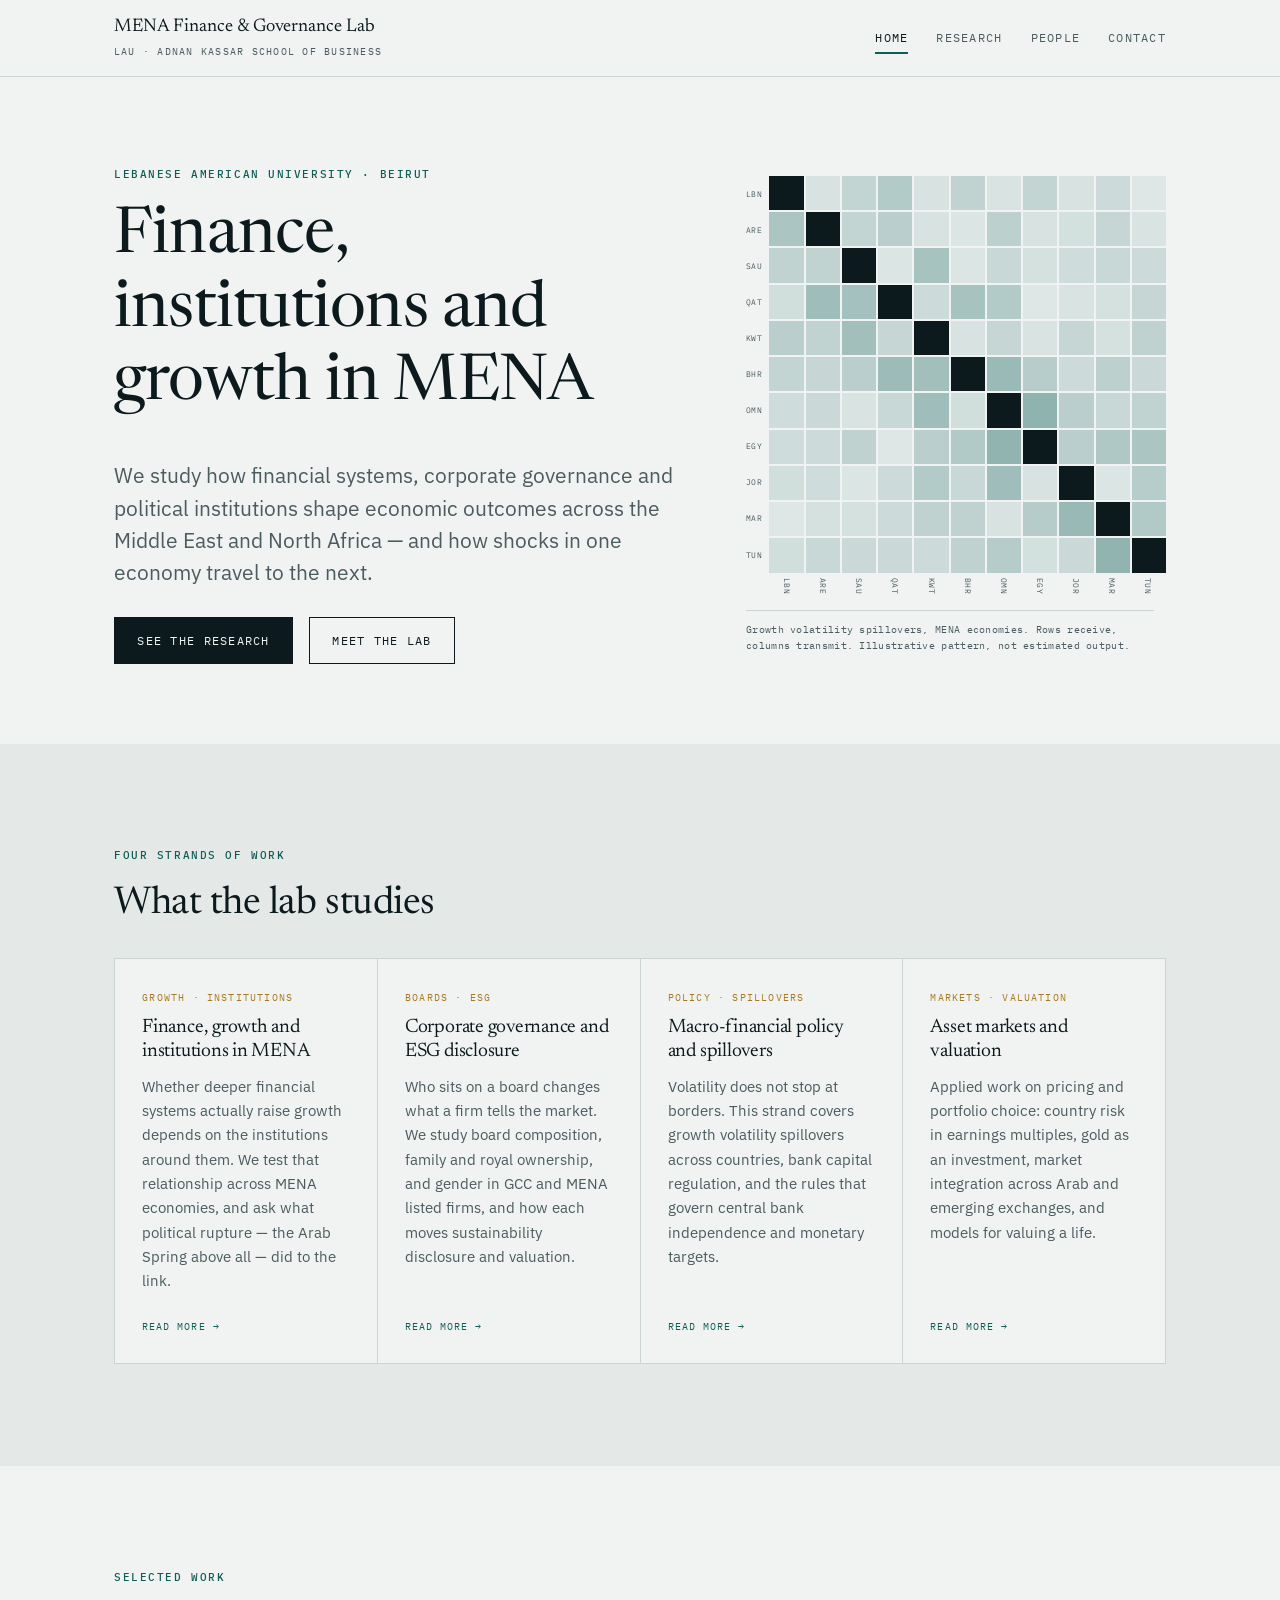
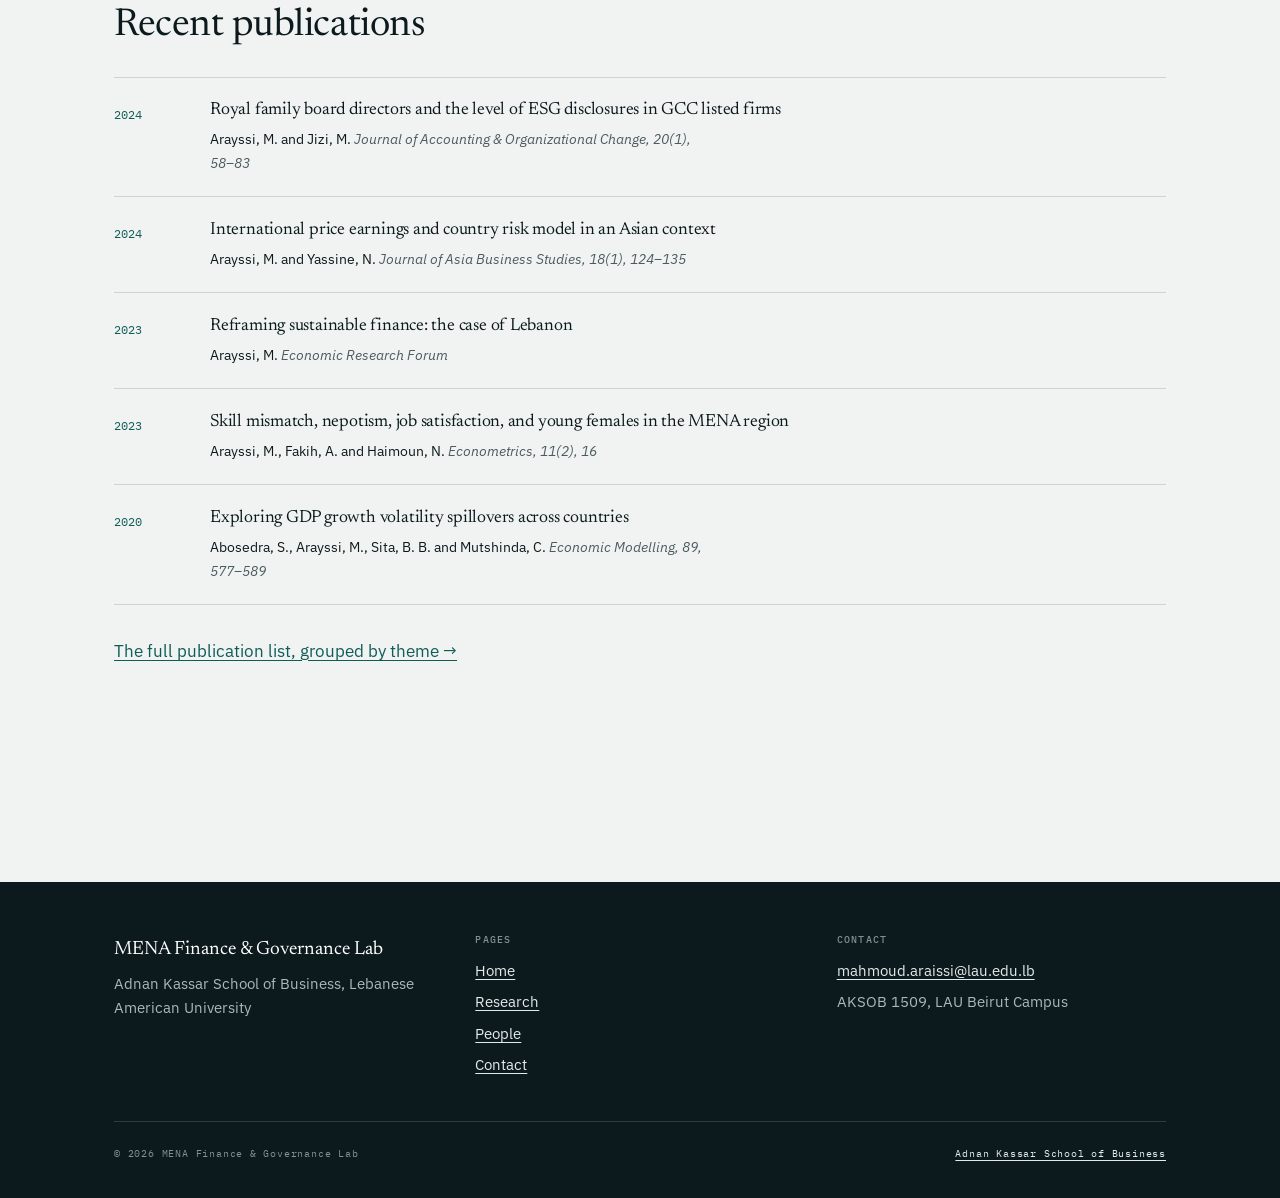
==== index.html @ e5473ce0 "web" ====
<!DOCTYPE html>
<html lang="en">
<head>
<meta charset="utf-8">
<meta name="viewport" content="width=device-width, initial-scale=1">
<title>MENA Finance &amp; Governance Lab — LAU</title>
<meta name="description" content="A research lab at the Adnan Kassar School of Business, Lebanese American University, studying financial development, corporate governance and growth across the Middle East and North Africa.">

<link rel="preconnect" href="https://fonts.googleapis.com">
<link rel="preconnect" href="https://fonts.gstatic.com" crossorigin>
<link href="https://fonts.googleapis.com/css2?family=IBM+Plex+Mono:wght@400;500&family=IBM+Plex+Sans:wght@400;500;600&family=Newsreader:opsz,wght@6..72,300;6..72,400;6..72,500&display=swap" rel="stylesheet">
<link rel="stylesheet" href="assets/css/style.css">
</head>
<body>

<a class="skip" href="#main">Skip to content</a>

<div data-component="header"></div>

<main id="main">

  <!-- Hero -->
  <section class="hero">
    <div class="wrap hero__grid">
      <div>
        <span class="eyebrow">Lebanese American University · Beirut</span>
        <h1>Finance, institutions and growth in MENA</h1>
        <p class="lede">
          We study how financial systems, corporate governance and political institutions
          shape economic outcomes across the Middle East and North Africa — and how
          shocks in one economy travel to the next.
        </p>
        <div class="hero__actions">
          <a class="btn btn--solid" href="research.html">See the research</a>
          <a class="btn" href="people.html">Meet the lab</a>
        </div>
      </div>

      <!-- Signature element: the spillover matrix -->
      <div class="matrix" data-matrix></div>
    </div>
  </section>

  <!-- Research themes -->
  <section class="section section--sunk">
    <div class="wrap">
      <span class="eyebrow">Four strands of work</span>
      <h2 style="margin-bottom:2rem">What the lab studies</h2>
      <div class="themes" data-themes></div>
    </div>
  </section>

  <!-- Selected work -->
  <section class="section">
    <div class="wrap">
      <span class="eyebrow">Selected work</span>
      <h2 style="margin-bottom:1.75rem">Recent publications</h2>
      <ul class="pubs" data-featured></ul>
      <p style="margin-top:2rem">
        <a href="research.html">The full publication list, grouped by theme &rarr;</a>
      </p>
    </div>
  </section>

</main>

<div data-component="footer"></div>

<script src="assets/data/site.js"></script>
<script src="assets/data/research.js"></script>
<script src="assets/data/people.js"></script>
<script src="assets/js/components.js"></script>
<script src="assets/js/main.js"></script>
</body>
</html>
---- assets/css/style.css ----
/* ===========================================================================
   MENA Finance & Governance Lab
   Design tokens live at the top. Change a value here and it propagates.
   =========================================================================== */

:root {
  /* Colour --------------------------------------------------------------- */
  --paper:      #F0F3F2;   /* page background, a cool off-white              */
  --paper-sunk: #E4E9E7;   /* recessed panels                                */
  --ink:        #0D1A1D;   /* headings and dark sections                     */
  --slate:      #4B5B5F;   /* body text                                      */
  --rule:       #CBD4D1;   /* hairlines                                      */
  --teal:       #0F5D57;   /* primary accent                                 */
  --teal-soft:  #7FB0AA;   /* matrix cells, quiet accents                    */
  --gold:       #A87A22;   /* single secondary accent, used sparingly        */

  /* Type ----------------------------------------------------------------- */
  --display: "Newsreader", Georgia, "Times New Roman", serif;
  --body:    "IBM Plex Sans", -apple-system, BlinkMacSystemFont, "Segoe UI", sans-serif;
  --mono:    "IBM Plex Mono", ui-monospace, "SF Mono", Menlo, monospace;

  /* Layout --------------------------------------------------------------- */
  --measure: 68ch;
  --gutter:  clamp(1.25rem, 5vw, 4rem);
  --maxw:    1180px;
}

/* Reset ------------------------------------------------------------------ */
*, *::before, *::after { box-sizing: border-box; }

html { -webkit-text-size-adjust: 100%; scroll-behavior: smooth; }

@media (prefers-reduced-motion: reduce) {
  html { scroll-behavior: auto; }
  *, *::before, *::after {
    animation-duration: 0.01ms !important;
    animation-iteration-count: 1 !important;
    transition-duration: 0.01ms !important;
  }
}

body {
  margin: 0;
  background: var(--paper);
  color: var(--slate);
  font-family: var(--body);
  font-size: 1.0625rem;
  line-height: 1.65;
  -webkit-font-smoothing: antialiased;
}

img { max-width: 100%; display: block; }

a { color: var(--teal); text-decoration-thickness: 1px; text-underline-offset: 3px; }
a:hover { color: var(--ink); }

:focus-visible {
  outline: 2px solid var(--teal);
  outline-offset: 3px;
  border-radius: 2px;
}

/* Typography ------------------------------------------------------------- */
h1, h2, h3, h4 {
  font-family: var(--display);
  color: var(--ink);
  font-weight: 400;
  line-height: 1.15;
  letter-spacing: -0.012em;
  margin: 0 0 0.6em;
}

h1 { font-size: clamp(2.4rem, 5.4vw, 4rem); }
h2 { font-size: clamp(1.7rem, 3vw, 2.4rem); }
h3 { font-size: 1.3rem; line-height: 1.25; }

p { margin: 0 0 1.1em; max-width: var(--measure); }

.lede {
  font-size: clamp(1.1rem, 1.9vw, 1.3rem);
  line-height: 1.55;
  color: var(--slate);
}

/* The mono label is the site's structural device. It always names a category,
   never a decoration. */
.eyebrow {
  font-family: var(--mono);
  font-size: 0.7rem;
  font-weight: 500;
  letter-spacing: 0.14em;
  text-transform: uppercase;
  color: var(--teal);
  margin: 0 0 1.1rem;
  display: block;
}
.eyebrow--muted { color: var(--slate); opacity: 0.75; }

/* Layout ----------------------------------------------------------------- */
.wrap {
  max-width: var(--maxw);
  margin-inline: auto;
  padding-inline: var(--gutter);
}

.section { padding-block: clamp(3.5rem, 8vw, 6.5rem); }
.section + .section { padding-top: 0; }
.section--sunk { background: var(--paper-sunk); }
.section--sunk + .section { padding-top: clamp(3.5rem, 8vw, 6.5rem); }

.rule { border: 0; border-top: 1px solid var(--rule); margin: 0; }

/* Skip link -------------------------------------------------------------- */
.skip {
  position: absolute;
  left: -9999px;
  background: var(--ink);
  color: var(--paper);
  padding: 0.7rem 1.1rem;
  z-index: 100;
}
.skip:focus { left: 1rem; top: 1rem; }

/* Header ----------------------------------------------------------------- */
.masthead {
  border-bottom: 1px solid var(--rule);
  background: var(--paper);
  position: sticky;
  top: 0;
  z-index: 50;
}

.masthead__inner {
  display: flex;
  align-items: center;
  justify-content: space-between;
  gap: 1.5rem;
  padding-block: 1rem;
  flex-wrap: wrap;
}

.brand { text-decoration: none; display: block; }
.brand__name {
  font-family: var(--display);
  font-size: 1.15rem;
  color: var(--ink);
  line-height: 1.2;
}
.brand__sub {
  font-family: var(--mono);
  font-size: 0.65rem;
  letter-spacing: 0.12em;
  text-transform: uppercase;
  color: var(--slate);
  margin-top: 0.3rem;
}

.nav { display: flex; gap: 1.75rem; }
.nav a {
  font-family: var(--mono);
  font-size: 0.72rem;
  letter-spacing: 0.11em;
  text-transform: uppercase;
  color: var(--slate);
  text-decoration: none;
  padding-block: 0.35rem;
  border-bottom: 2px solid transparent;
}
.nav a:hover { color: var(--ink); }
.nav a[aria-current="page"] { color: var(--ink); border-bottom-color: var(--teal); }

/* Hero ------------------------------------------------------------------- */
.hero { padding-block: clamp(3rem, 7vw, 5.5rem) clamp(3rem, 7vw, 5rem); }

.hero__grid {
  display: grid;
  grid-template-columns: minmax(0, 1.15fr) minmax(0, 0.85fr);
  gap: clamp(2rem, 5vw, 4.5rem);
  align-items: center;
}

.hero h1 { max-width: 14ch; }
.hero .lede { max-width: 46ch; }

.hero__actions { display: flex; gap: 1rem; flex-wrap: wrap; margin-top: 1.75rem; }

/* Buttons ---------------------------------------------------------------- */
.btn {
  font-family: var(--mono);
  font-size: 0.72rem;
  letter-spacing: 0.11em;
  text-transform: uppercase;
  text-decoration: none;
  padding: 0.8rem 1.4rem;
  border: 1px solid var(--ink);
  color: var(--ink);
  transition: background-color 0.18s ease, color 0.18s ease;
}
.btn:hover { background: var(--ink); color: var(--paper); }
.btn--solid { background: var(--ink); color: var(--paper); }
.btn--solid:hover { background: var(--teal); border-color: var(--teal); color: #fff; }

/* Signature: the spillover matrix --------------------------------------- */
.matrix { display: grid; gap: 0.75rem; }

/* One grid holds the labels and the cells, so the axes can never drift out of
   alignment with the matrix. */
.matrix__frame {
  display: grid;
  grid-template-columns: auto minmax(0, 1fr);
  grid-template-rows: minmax(0, 1fr) auto;
  column-gap: 0.45rem;
  row-gap: 0.35rem;
}

.matrix__ylabels,
.matrix__xlabels {
  display: grid;
  font-family: var(--mono);
  font-size: 0.5rem;
  letter-spacing: 0.04em;
  color: var(--slate);
}
.matrix__ylabels { grid-area: 1 / 1; align-items: center; justify-items: end; }
.matrix__grid    { grid-area: 1 / 2; }
.matrix__xlabels { grid-area: 2 / 2; justify-items: center; }

.matrix__ylabels span { line-height: 1; }
.matrix__xlabels span { writing-mode: vertical-rl; line-height: 1; }

.matrix__grid {
  display: grid;
  gap: 2px;
  aspect-ratio: 1;
}

.matrix__cell {
  background: var(--teal);
  opacity: 0;
  animation: cell-in 0.5s ease forwards;
}
.matrix__cell--diag { background: var(--ink); }

@keyframes cell-in { to { opacity: var(--o); } }

@media (prefers-reduced-motion: reduce) {
  .matrix__cell { opacity: var(--o); animation: none; }
}

.matrix__caption {
  font-family: var(--mono);
  font-size: 0.62rem;
  line-height: 1.55;
  letter-spacing: 0.03em;
  color: var(--slate);
  border-top: 1px solid var(--rule);
  padding-top: 0.7rem;
  margin: 0.25rem 0 0;
}

/* Theme cards ------------------------------------------------------------ */
.themes {
  display: grid;
  grid-template-columns: repeat(auto-fit, minmax(260px, 1fr));
  gap: 1px;
  background: var(--rule);
  border: 1px solid var(--rule);
}

.theme {
  background: var(--paper);
  padding: 1.9rem 1.7rem 1.7rem;
  display: flex;
  flex-direction: column;
  gap: 0.5rem;
  text-decoration: none;
  transition: background-color 0.18s ease;
}
.theme:hover { background: #fff; }
.theme:hover .theme__title { color: var(--teal); }

.theme__tag {
  font-family: var(--mono);
  font-size: 0.62rem;
  letter-spacing: 0.12em;
  text-transform: uppercase;
  color: var(--gold);
}
.theme__title {
  font-family: var(--display);
  font-size: 1.22rem;
  line-height: 1.22;
  color: var(--ink);
  margin: 0.1rem 0 0.15rem;
}
.theme__blurb { font-size: 0.95rem; line-height: 1.6; margin: 0; color: var(--slate); }
.theme__more {
  font-family: var(--mono);
  font-size: 0.65rem;
  letter-spacing: 0.1em;
  text-transform: uppercase;
  color: var(--teal);
  margin-top: auto;
  padding-top: 1.1rem;
}

/* Publications ----------------------------------------------------------- */
.pubs { list-style: none; margin: 0; padding: 0; }

.pub {
  display: grid;
  grid-template-columns: 4.5rem minmax(0, 1fr);
  gap: 1.5rem;
  padding-block: 1.35rem;
  border-top: 1px solid var(--rule);
  align-items: start;
}
.pub:last-child { border-bottom: 1px solid var(--rule); }

.pub__year {
  font-family: var(--mono);
  font-size: 0.78rem;
  color: var(--teal);
  padding-top: 0.28rem;
  font-variant-numeric: tabular-nums;
}

.pub__title {
  font-family: var(--display);
  font-size: 1.1rem;
  line-height: 1.32;
  color: var(--ink);
  margin: 0 0 0.3rem;
  max-width: 60ch;
}
.pub__title a { color: inherit; text-decoration: none; }
.pub__title a:hover { color: var(--teal); text-decoration: underline; }

.pub__meta { font-size: 0.9rem; margin: 0; color: var(--slate); max-width: 62ch; }
.pub__authors { color: var(--ink); }
.pub__outlet { font-style: italic; }

/* Theme sections on the research page ------------------------------------ */
.strand {
  padding-block: clamp(2.75rem, 6vw, 4.25rem);
  border-top: 1px solid var(--rule);
  scroll-margin-top: 6.5rem;
}
.strand:first-of-type { border-top: 0; padding-top: 0; }
.strand__head { max-width: 62ch; margin-bottom: 2rem; }
.strand__head h2 { margin-bottom: 0.5rem; }

/* People ----------------------------------------------------------------- */
.pi {
  display: grid;
  grid-template-columns: minmax(0, 240px) minmax(0, 1fr);
  gap: clamp(1.75rem, 4vw, 3.5rem);
  align-items: start;
}

.portrait {
  width: 100%;
  aspect-ratio: 1;
  object-fit: cover;
  background: var(--paper-sunk);
  filter: grayscale(1) contrast(1.05);
}

.portrait--placeholder {
  display: grid;
  place-items: center;
  font-family: var(--mono);
  font-size: 0.62rem;
  letter-spacing: 0.1em;
  text-transform: uppercase;
  color: var(--slate);
  text-align: center;
  padding: 1rem;
}

.person__name { margin-bottom: 0.15rem; }
.person__role {
  font-family: var(--mono);
  font-size: 0.7rem;
  letter-spacing: 0.12em;
  text-transform: uppercase;
  color: var(--teal);
  margin-bottom: 1.2rem;
}
.person__alias {
  font-size: 0.88rem;
  color: var(--slate);
  font-style: italic;
  margin-top: -0.6rem;
  margin-bottom: 1.3rem;
}

.linklist { display: flex; flex-wrap: wrap; gap: 0.5rem; list-style: none; margin: 1.4rem 0 0; padding: 0; }
.linklist a {
  font-family: var(--mono);
  font-size: 0.66rem;
  letter-spacing: 0.1em;
  text-transform: uppercase;
  text-decoration: none;
  border: 1px solid var(--rule);
  padding: 0.45rem 0.8rem;
  color: var(--slate);
  transition: border-color 0.18s ease, color 0.18s ease;
}
.linklist a:hover { border-color: var(--teal); color: var(--teal); }

.team {
  display: grid;
  grid-template-columns: repeat(auto-fit, minmax(230px, 1fr));
  gap: clamp(1.5rem, 3vw, 2.5rem);
}
.team__member .portrait { max-width: 160px; margin-bottom: 1.1rem; }
.team__member h3 { margin-bottom: 0.2rem; }

/* Tag lists (teaching interests, enquiry types) --------------------------- */
.taglist { list-style: none; margin: 0; padding: 0; display: flex; flex-wrap: wrap; gap: 0.45rem; }
.taglist li {
  font-family: var(--mono);
  font-size: 0.65rem;
  letter-spacing: 0.08em;
  text-transform: uppercase;
  color: var(--slate);
  background: var(--paper-sunk);
  padding: 0.4rem 0.7rem;
}

/* Contact ---------------------------------------------------------------- */
.contact-grid {
  display: grid;
  grid-template-columns: repeat(auto-fit, minmax(260px, 1fr));
  gap: clamp(2rem, 5vw, 4rem);
}

.dl { margin: 0; }
.dl dt {
  font-family: var(--mono);
  font-size: 0.65rem;
  letter-spacing: 0.12em;
  text-transform: uppercase;
  color: var(--slate);
  margin-top: 1.4rem;
}
.dl dt:first-child { margin-top: 0; }
.dl dd {
  margin: 0.3rem 0 0;
  font-size: 1.02rem;
  color: var(--ink);
}

.enquiries { list-style: none; margin: 0; padding: 0; }
.enquiries li {
  border-top: 1px solid var(--rule);
  padding-block: 0.9rem;
  font-size: 0.97rem;
}
.enquiries li:last-child { border-bottom: 1px solid var(--rule); }
.enquiries strong { color: var(--ink); font-weight: 600; }

/* Callout ---------------------------------------------------------------- */
.callout {
  border-left: 2px solid var(--teal);
  padding: 0.2rem 0 0.2rem 1.5rem;
  max-width: var(--measure);
}

/* Footer ----------------------------------------------------------------- */
.footer {
  background: var(--ink);
  color: #A9B8B9;
  margin-top: clamp(3.5rem, 8vw, 6rem);
  padding-block: 3.25rem 2.25rem;
}
.footer a { color: #E4EAE9; }
.footer a:hover { color: #fff; }

.footer__grid {
  display: grid;
  grid-template-columns: repeat(auto-fit, minmax(220px, 1fr));
  gap: 2rem;
  padding-bottom: 2.25rem;
  border-bottom: 1px solid rgba(255,255,255,0.14);
}
.footer__name { font-family: var(--display); font-size: 1.2rem; color: #fff; margin-bottom: 0.4rem; }
.footer h4 {
  font-family: var(--mono);
  font-size: 0.65rem;
  letter-spacing: 0.12em;
  text-transform: uppercase;
  color: #7E9291;
  margin: 0 0 0.8rem;
  font-weight: 500;
}
.footer ul { list-style: none; margin: 0; padding: 0; }
.footer li { margin-bottom: 0.45rem; font-size: 0.92rem; }
.footer p { font-size: 0.92rem; margin-bottom: 0.45rem; }

.footer__base {
  padding-top: 1.5rem;
  font-family: var(--mono);
  font-size: 0.62rem;
  letter-spacing: 0.08em;
  color: #7E9291;
  display: flex;
  justify-content: space-between;
  gap: 1rem;
  flex-wrap: wrap;
}

/* Responsive ------------------------------------------------------------- */
@media (max-width: 860px) {
  .hero__grid { grid-template-columns: 1fr; }
  .hero h1 { max-width: 18ch; }
  .matrix { max-width: 380px; }
  .pi { grid-template-columns: 1fr; }
  .pi .portrait { max-width: 220px; }
}

@media (max-width: 560px) {
  .masthead__inner { flex-direction: column; align-items: flex-start; gap: 0.9rem; }
  .nav { gap: 1.1rem; flex-wrap: wrap; }
  .pub { grid-template-columns: 1fr; gap: 0.35rem; }
  .pub__year { padding-top: 0; }
}
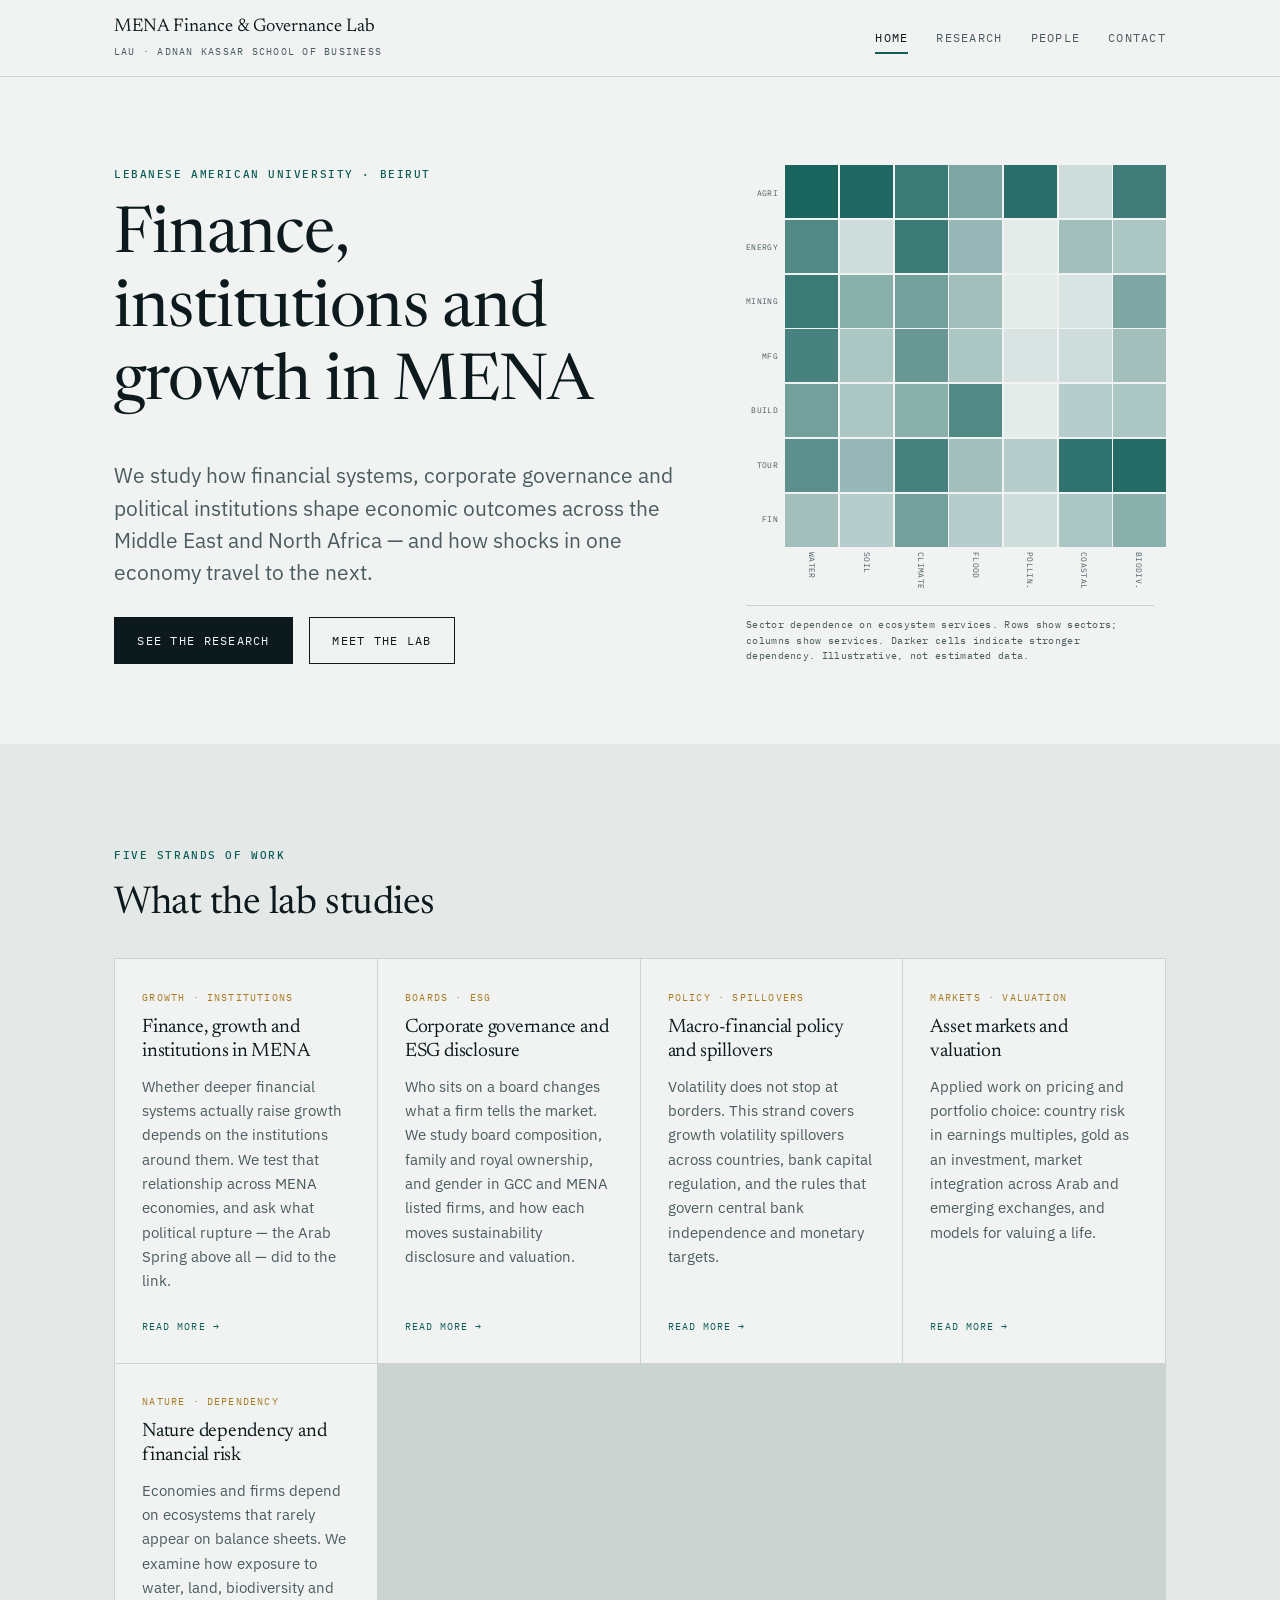
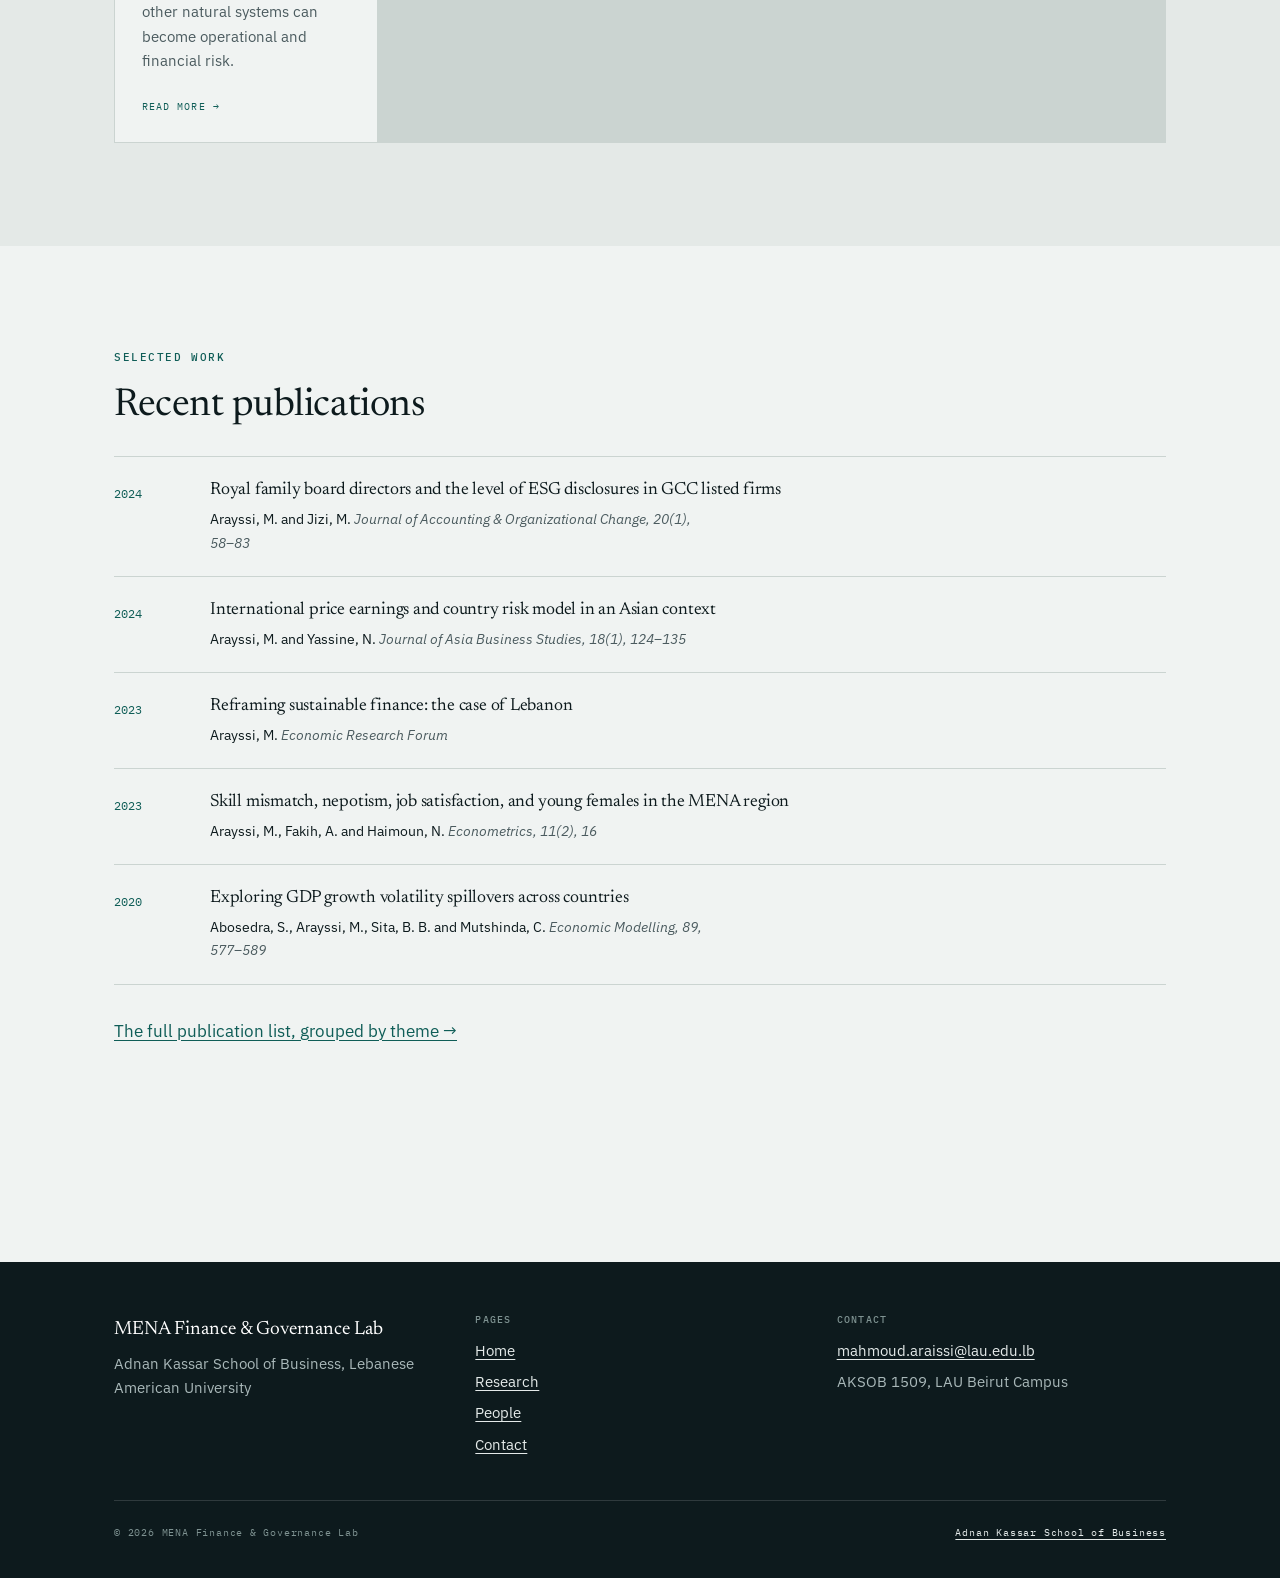
==== commit b2a717ff: "Update lab website content and design" ====
--- a/index.html
+++ b/index.html
@@ -9,7 +9,7 @@
 <link rel="preconnect" href="https://fonts.googleapis.com">
 <link rel="preconnect" href="https://fonts.gstatic.com" crossorigin>
 <link href="https://fonts.googleapis.com/css2?family=IBM+Plex+Mono:wght@400;500&family=IBM+Plex+Sans:wght@400;500;600&family=Newsreader:opsz,wght@6..72,300;6..72,400;6..72,500&display=swap" rel="stylesheet">
-<link rel="stylesheet" href="assets/css/style.css">
+<link rel="stylesheet" href="assets/css/style.css?v=look1-return">
 </head>
 <body>
 
@@ -36,7 +36,7 @@
         </div>
       </div>
 
-      <!-- Signature element: the spillover matrix -->
+      <!-- Signature element: the nature-dependency heatmap -->
       <div class="matrix" data-matrix></div>
     </div>
   </section>
@@ -44,7 +44,7 @@
   <!-- Research themes -->
   <section class="section section--sunk">
     <div class="wrap">
-      <span class="eyebrow">Four strands of work</span>
+      <span class="eyebrow">Five strands of work</span>
       <h2 style="margin-bottom:2rem">What the lab studies</h2>
       <div class="themes" data-themes></div>
     </div>
@@ -66,10 +66,10 @@
 
 <div data-component="footer"></div>
 
-<script src="assets/data/site.js"></script>
-<script src="assets/data/research.js"></script>
+<script src="assets/data/site.js?v=6"></script>
+<script src="assets/data/research.js?v=5"></script>
 <script src="assets/data/people.js"></script>
 <script src="assets/js/components.js"></script>
-<script src="assets/js/main.js"></script>
+<script src="assets/js/main.js?v=6"></script>
 </body>
 </html>
--- a/assets/css/style.css
+++ b/assets/css/style.css
@@ -3,16 +3,28 @@
    Design tokens live at the top. Change a value here and it propagates.
    =========================================================================== */
 
+/* Palette archive --------------------------------------------------------
+   Active palette: LOOK #1 — Institutional Teal
+
+   LOOK #2 — Cedar & Limestone
+   paper #F5F1E8 · paper-sunk #E8E2D5 · ink #17201D · slate #4F5B55
+   rule #CEC8BA · cedar #245A45 · sage #91AA96 · terracotta #B56E3B
+
+   LOOK #2 remains here for an exact rollback if we want to revisit it. */
 :root {
   /* Colour --------------------------------------------------------------- */
-  --paper:      #F0F3F2;   /* page background, a cool off-white              */
-  --paper-sunk: #E4E9E7;   /* recessed panels                                */
-  --ink:        #0D1A1D;   /* headings and dark sections                     */
-  --slate:      #4B5B5F;   /* body text                                      */
-  --rule:       #CBD4D1;   /* hairlines                                      */
-  --teal:       #0F5D57;   /* primary accent                                 */
-  --teal-soft:  #7FB0AA;   /* matrix cells, quiet accents                    */
-  --gold:       #A87A22;   /* single secondary accent, used sparingly        */
+  --paper:         #F0F3F2;   /* cool off-white page background                */
+  --paper-sunk:    #E4E9E7;   /* recessed panels                                */
+  --paper-bright:  #FFFFFF;   /* hover and lifted surfaces                      */
+  --ink:           #0D1A1D;   /* headings and dark sections                     */
+  --slate:         #4B5B5F;   /* body text                                      */
+  --rule:          #CBD4D1;   /* hairlines                                      */
+  --teal:          #0F5D57;   /* primary accent                                 */
+  --teal-soft:     #7FB0AA;   /* matrix cells and quiet accents                */
+  --gold:          #A87A22;   /* secondary accent                               */
+  --footer-text:   #A9B8B9;
+  --footer-link:   #E4EAE9;
+  --footer-muted:  #7E9291;
 
   /* Type ----------------------------------------------------------------- */
   --display: "Newsreader", Georgia, "Times New Roman", serif;
@@ -200,7 +212,7 @@
 .btn--solid { background: var(--ink); color: var(--paper); }
 .btn--solid:hover { background: var(--teal); border-color: var(--teal); color: #fff; }
 
-/* Signature: the spillover matrix --------------------------------------- */
+/* Signature: the nature-dependency heatmap ------------------------------ */
 .matrix { display: grid; gap: 0.75rem; }
 
 /* One grid holds the labels and the cells, so the axes can never drift out of
@@ -232,19 +244,38 @@
   display: grid;
   gap: 2px;
   aspect-ratio: 1;
+  isolation: isolate;
+  cursor: crosshair;
 }
 
 .matrix__cell {
+  --wave-x: 0px;
+  --wave-y: 0px;
+  --wave-r: 0deg;
+  --wave-scale: 1;
   background: var(--teal);
   opacity: 0;
   animation: cell-in 0.5s ease forwards;
-}
-.matrix__cell--diag { background: var(--ink); }
+  transform: translate3d(var(--wave-x), var(--wave-y), 0)
+             rotate(var(--wave-r)) scale(var(--wave-scale));
+  transform-origin: 50% 100%;
+  transition: transform 420ms cubic-bezier(0.2, 0.75, 0.25, 1);
+  will-change: transform;
+}
+.matrix__grid--active .matrix__cell {
+  transition-duration: 90ms;
+  transition-timing-function: linear;
+}
 
 @keyframes cell-in { to { opacity: var(--o); } }
 
 @media (prefers-reduced-motion: reduce) {
-  .matrix__cell { opacity: var(--o); animation: none; }
+  .matrix__grid { cursor: default; }
+  .matrix__cell {
+    opacity: var(--o);
+    animation: none;
+    transform: none;
+  }
 }
 
 .matrix__caption {
@@ -276,7 +307,7 @@
   text-decoration: none;
   transition: background-color 0.18s ease;
 }
-.theme:hover { background: #fff; }
+.theme:hover { background: var(--paper-bright); }
 .theme:hover .theme__title { color: var(--teal); }
 
 .theme__tag {
@@ -362,6 +393,7 @@
   width: 100%;
   aspect-ratio: 1;
   object-fit: cover;
+  object-position: center 15%;
   background: var(--paper-sunk);
   filter: grayscale(1) contrast(1.05);
 }
@@ -471,11 +503,11 @@
 /* Footer ----------------------------------------------------------------- */
 .footer {
   background: var(--ink);
-  color: #A9B8B9;
+  color: var(--footer-text);
   margin-top: clamp(3.5rem, 8vw, 6rem);
   padding-block: 3.25rem 2.25rem;
 }
-.footer a { color: #E4EAE9; }
+.footer a { color: var(--footer-link); }
 .footer a:hover { color: #fff; }
 
 .footer__grid {
@@ -491,7 +523,7 @@
   font-size: 0.65rem;
   letter-spacing: 0.12em;
   text-transform: uppercase;
-  color: #7E9291;
+  color: var(--footer-muted);
   margin: 0 0 0.8rem;
   font-weight: 500;
 }
@@ -504,7 +536,7 @@
   font-family: var(--mono);
   font-size: 0.62rem;
   letter-spacing: 0.08em;
-  color: #7E9291;
+  color: var(--footer-muted);
   display: flex;
   justify-content: space-between;
   gap: 1rem;
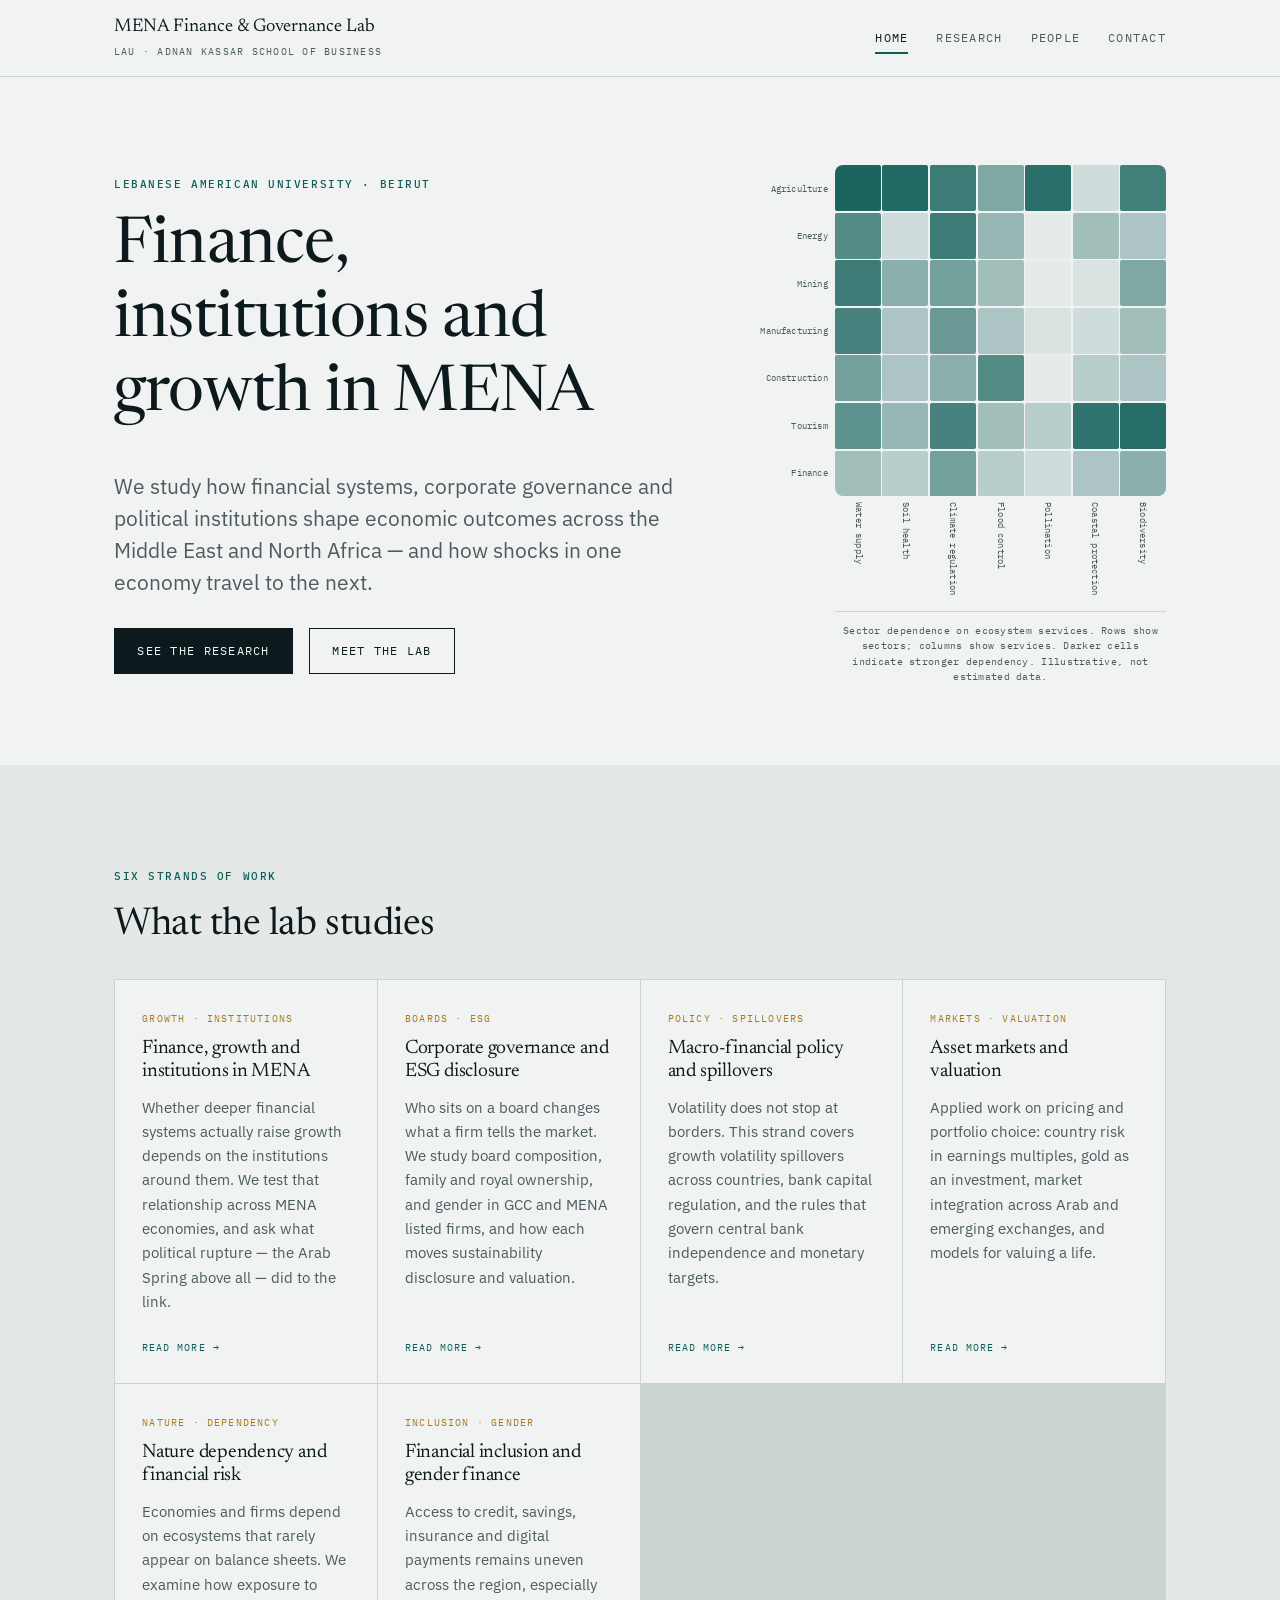
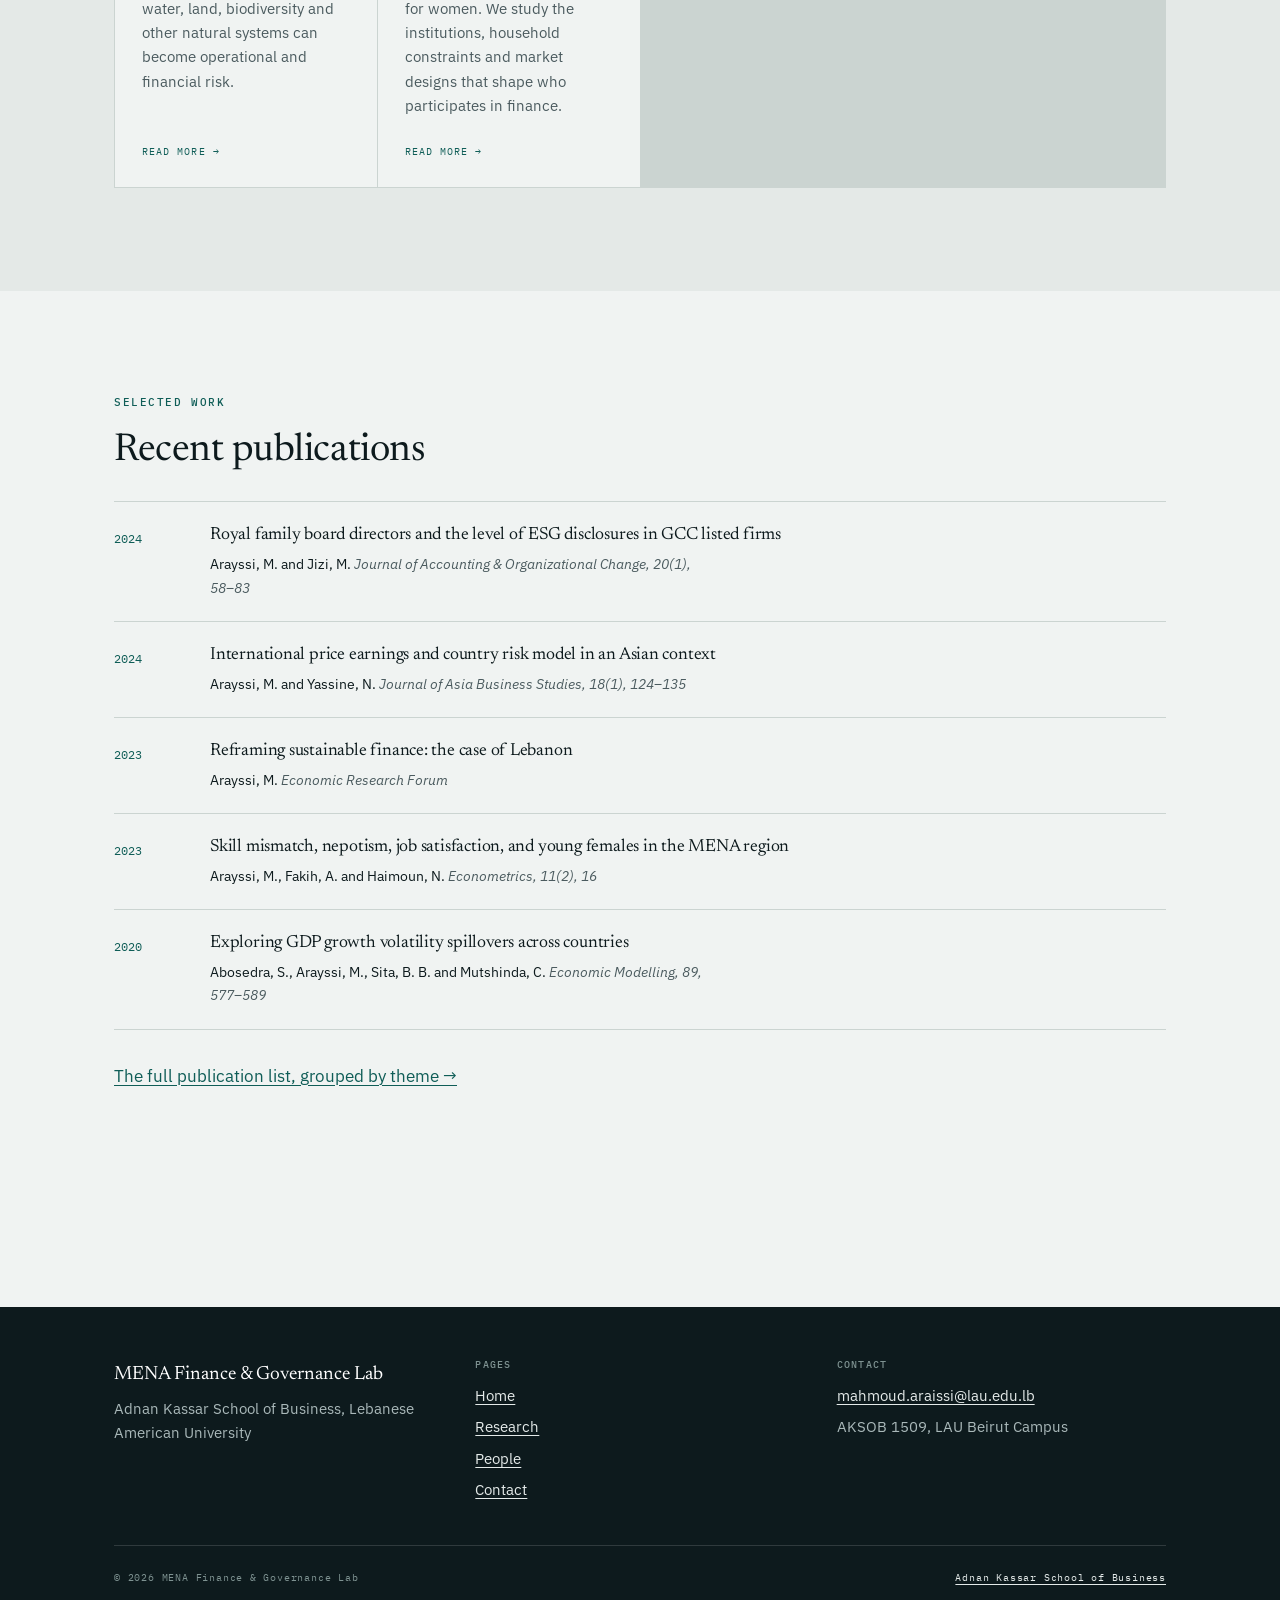
==== commit 8423399a: "Expand research themes and refresh lab team details" ====
--- a/index.html
+++ b/index.html
@@ -9,7 +9,7 @@
 <link rel="preconnect" href="https://fonts.googleapis.com">
 <link rel="preconnect" href="https://fonts.gstatic.com" crossorigin>
 <link href="https://fonts.googleapis.com/css2?family=IBM+Plex+Mono:wght@400;500&family=IBM+Plex+Sans:wght@400;500;600&family=Newsreader:opsz,wght@6..72,300;6..72,400;6..72,500&display=swap" rel="stylesheet">
-<link rel="stylesheet" href="assets/css/style.css?v=look1-return">
+<link rel="stylesheet" href="assets/css/style.css?v=heatmap3">
 </head>
 <body>
 
@@ -44,7 +44,7 @@
   <!-- Research themes -->
   <section class="section section--sunk">
     <div class="wrap">
-      <span class="eyebrow">Five strands of work</span>
+      <span class="eyebrow">Six strands of work</span>
       <h2 style="margin-bottom:2rem">What the lab studies</h2>
       <div class="themes" data-themes></div>
     </div>
@@ -67,9 +67,9 @@
 <div data-component="footer"></div>
 
 <script src="assets/data/site.js?v=6"></script>
-<script src="assets/data/research.js?v=5"></script>
+<script src="assets/data/research.js?v=6"></script>
 <script src="assets/data/people.js"></script>
 <script src="assets/js/components.js"></script>
-<script src="assets/js/main.js?v=6"></script>
+<script src="assets/js/main.js?v=8"></script>
 </body>
 </html>
--- a/assets/css/style.css
+++ b/assets/css/style.css
@@ -229,16 +229,25 @@
 .matrix__xlabels {
   display: grid;
   font-family: var(--mono);
-  font-size: 0.5rem;
-  letter-spacing: 0.04em;
-  color: var(--slate);
-}
-.matrix__ylabels { grid-area: 1 / 1; align-items: center; justify-items: end; }
+  font-size: 0.54rem;
+  letter-spacing: 0.02em;
+  color: var(--slate);
+}
+.matrix__ylabels {
+  grid-area: 1 / 1;
+  align-items: center;
+  justify-items: end;
+  min-width: 5.1rem;
+}
 .matrix__grid    { grid-area: 1 / 2; }
 .matrix__xlabels { grid-area: 2 / 2; justify-items: center; }
 
-.matrix__ylabels span { line-height: 1; }
-.matrix__xlabels span { writing-mode: vertical-rl; line-height: 1; }
+.matrix__ylabels span { line-height: 1.05; text-align: right; }
+.matrix__xlabels span {
+  writing-mode: vertical-rl;
+  line-height: 1;
+  white-space: nowrap;
+}
 
 .matrix__grid {
   display: grid;
@@ -246,6 +255,8 @@
   aspect-ratio: 1;
   isolation: isolate;
   cursor: crosshair;
+  border-radius: 8px;
+  overflow: hidden;
 }
 
 .matrix__cell {
@@ -253,17 +264,21 @@
   --wave-y: 0px;
   --wave-r: 0deg;
   --wave-scale: 1;
-  background: var(--teal);
+  background-color: var(--cell-color, var(--teal));
+  filter: saturate(var(--cell-glow, 1));
   opacity: 0;
   animation: cell-in 0.5s ease forwards;
   transform: translate3d(var(--wave-x), var(--wave-y), 0)
              rotate(var(--wave-r)) scale(var(--wave-scale));
   transform-origin: 50% 100%;
-  transition: transform 420ms cubic-bezier(0.2, 0.75, 0.25, 1);
+  border-radius: 2px;
+  transition: transform 420ms cubic-bezier(0.2, 0.75, 0.25, 1),
+              background-color 220ms ease,
+              filter 220ms ease;
   will-change: transform;
 }
 .matrix__grid--active .matrix__cell {
-  transition-duration: 90ms;
+  transition-duration: 90ms, 140ms, 140ms;
   transition-timing-function: linear;
 }
 
@@ -286,7 +301,9 @@
   color: var(--slate);
   border-top: 1px solid var(--rule);
   padding-top: 0.7rem;
-  margin: 0.25rem 0 0;
+  width: calc(100% - 5.55rem);
+  margin: 0.25rem 0 0 auto;
+  text-align: center;
 }
 
 /* Theme cards ------------------------------------------------------------ */
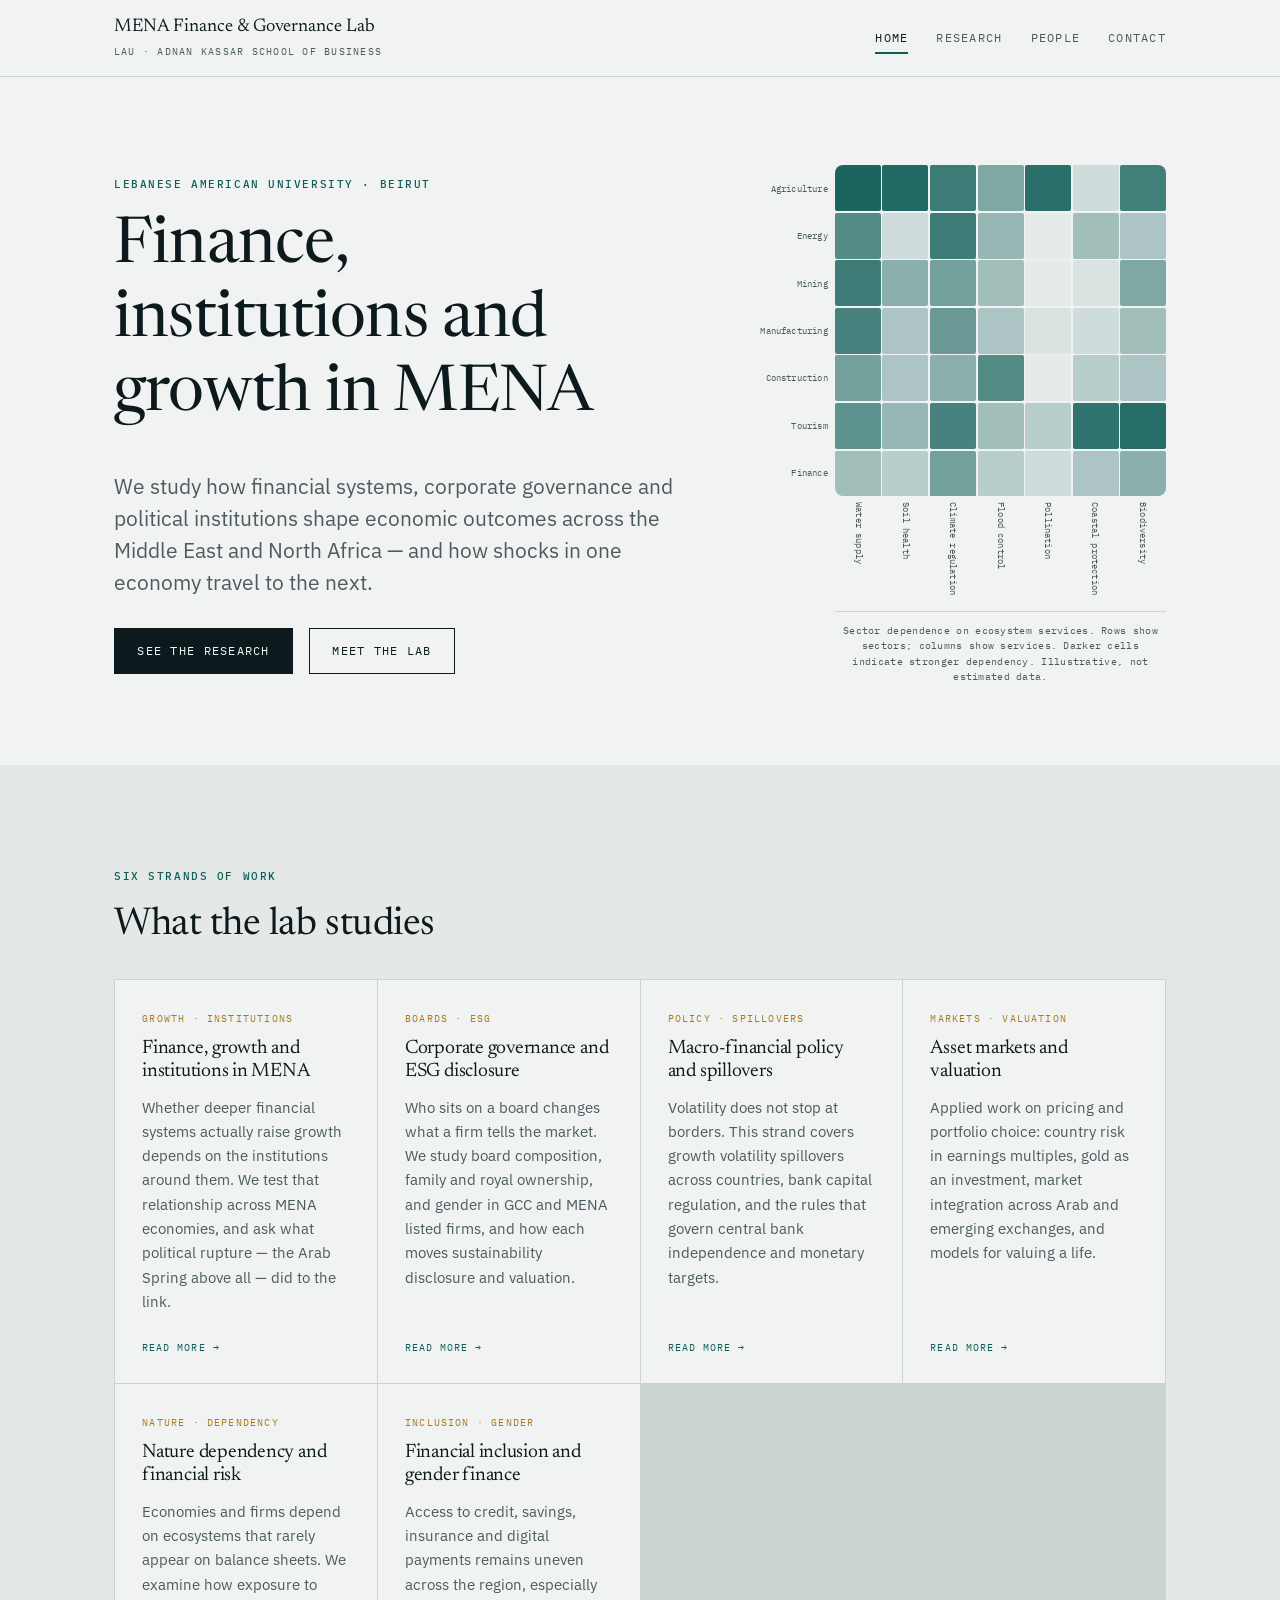
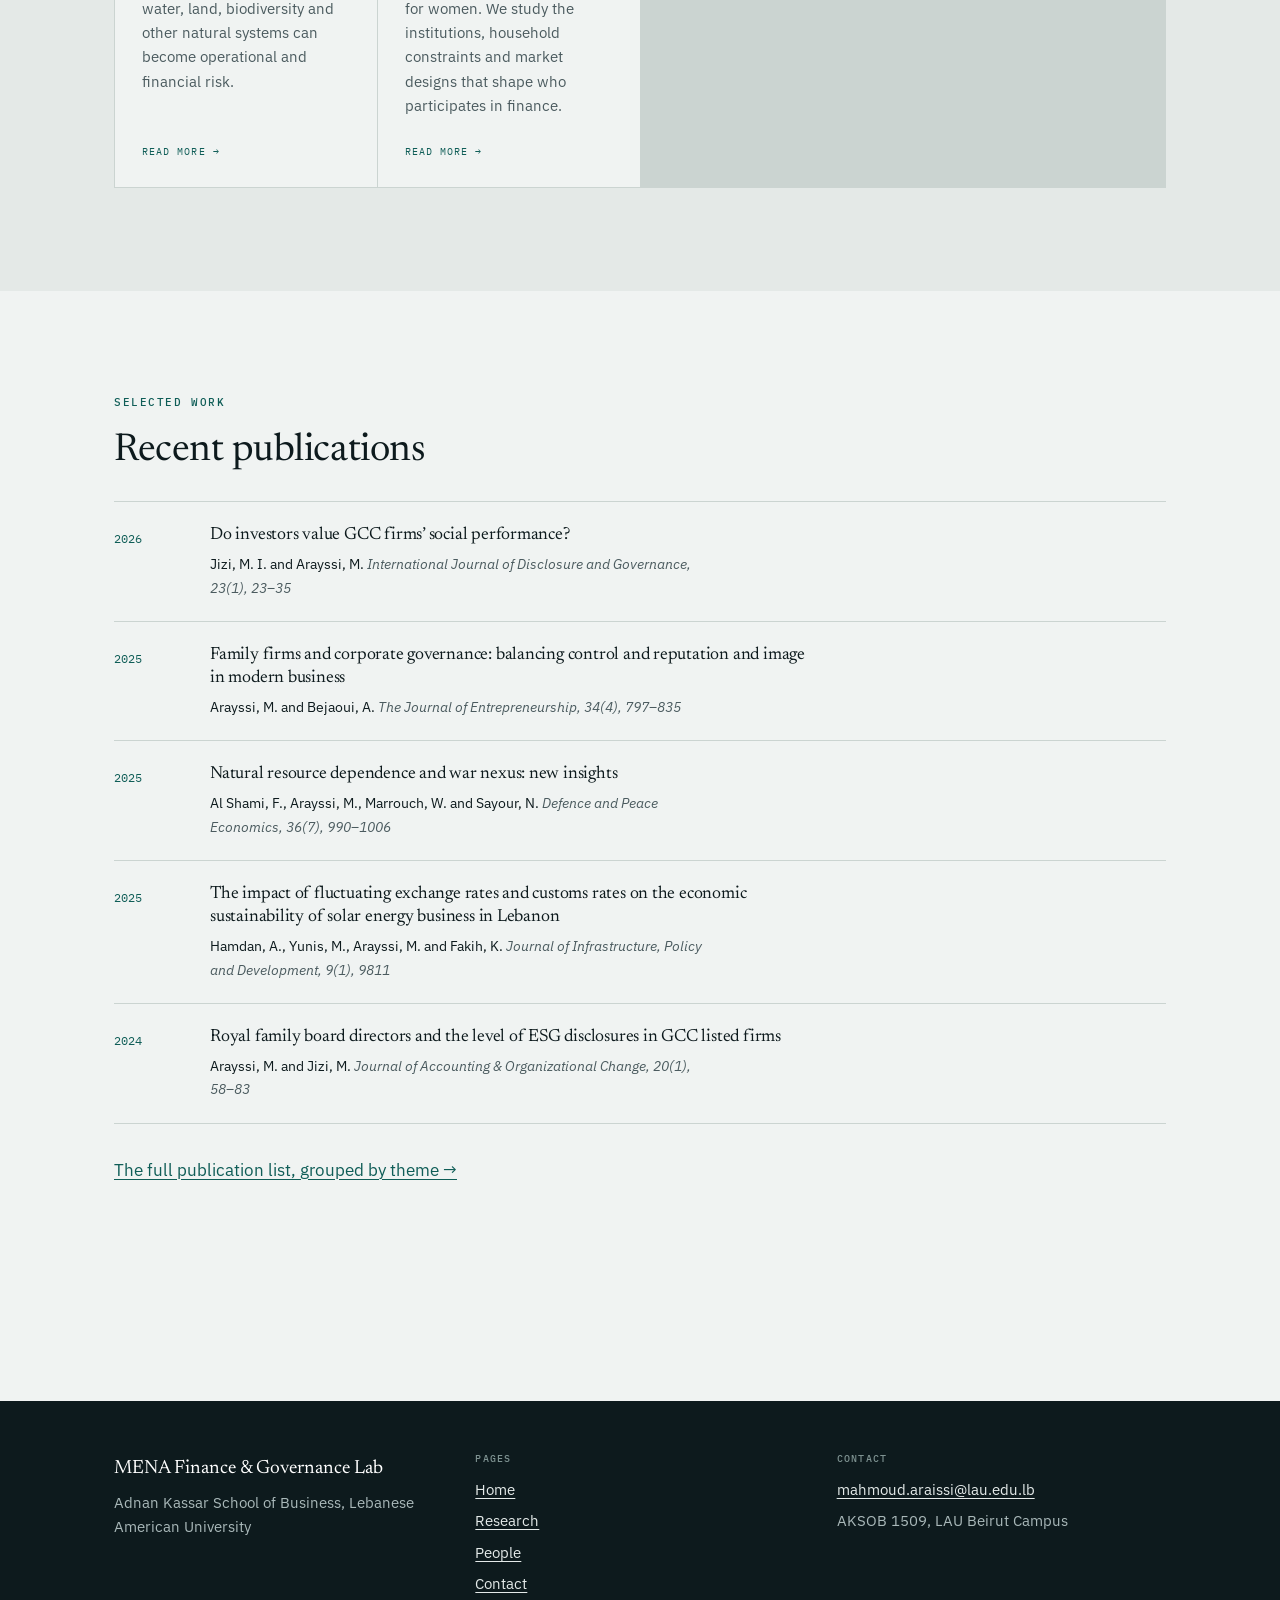
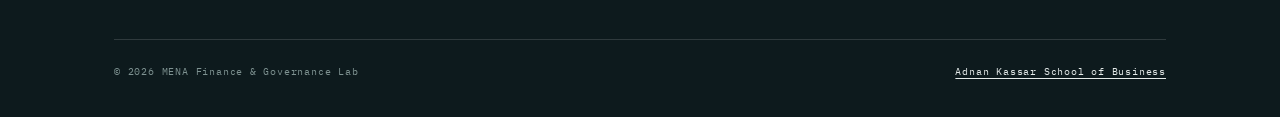
==== commit 87c98f0d: "Add recent publications and sort homepage research by year" ====
--- a/index.html
+++ b/index.html
@@ -67,9 +67,9 @@
 <div data-component="footer"></div>
 
 <script src="assets/data/site.js?v=6"></script>
-<script src="assets/data/research.js?v=6"></script>
+<script src="assets/data/research.js?v=8"></script>
 <script src="assets/data/people.js"></script>
 <script src="assets/js/components.js"></script>
-<script src="assets/js/main.js?v=8"></script>
+<script src="assets/js/main.js?v=10"></script>
 </body>
 </html>
--- a/assets/css/style.css
+++ b/assets/css/style.css
@@ -397,6 +397,8 @@
 .strand:first-of-type { border-top: 0; padding-top: 0; }
 .strand__head { max-width: 62ch; margin-bottom: 2rem; }
 .strand__head h2 { margin-bottom: 0.5rem; }
+.strand__projects { margin-top: 2.25rem; }
+.strand__projects .eyebrow { margin-bottom: 0.65rem; }
 
 /* People ----------------------------------------------------------------- */
 .pi {
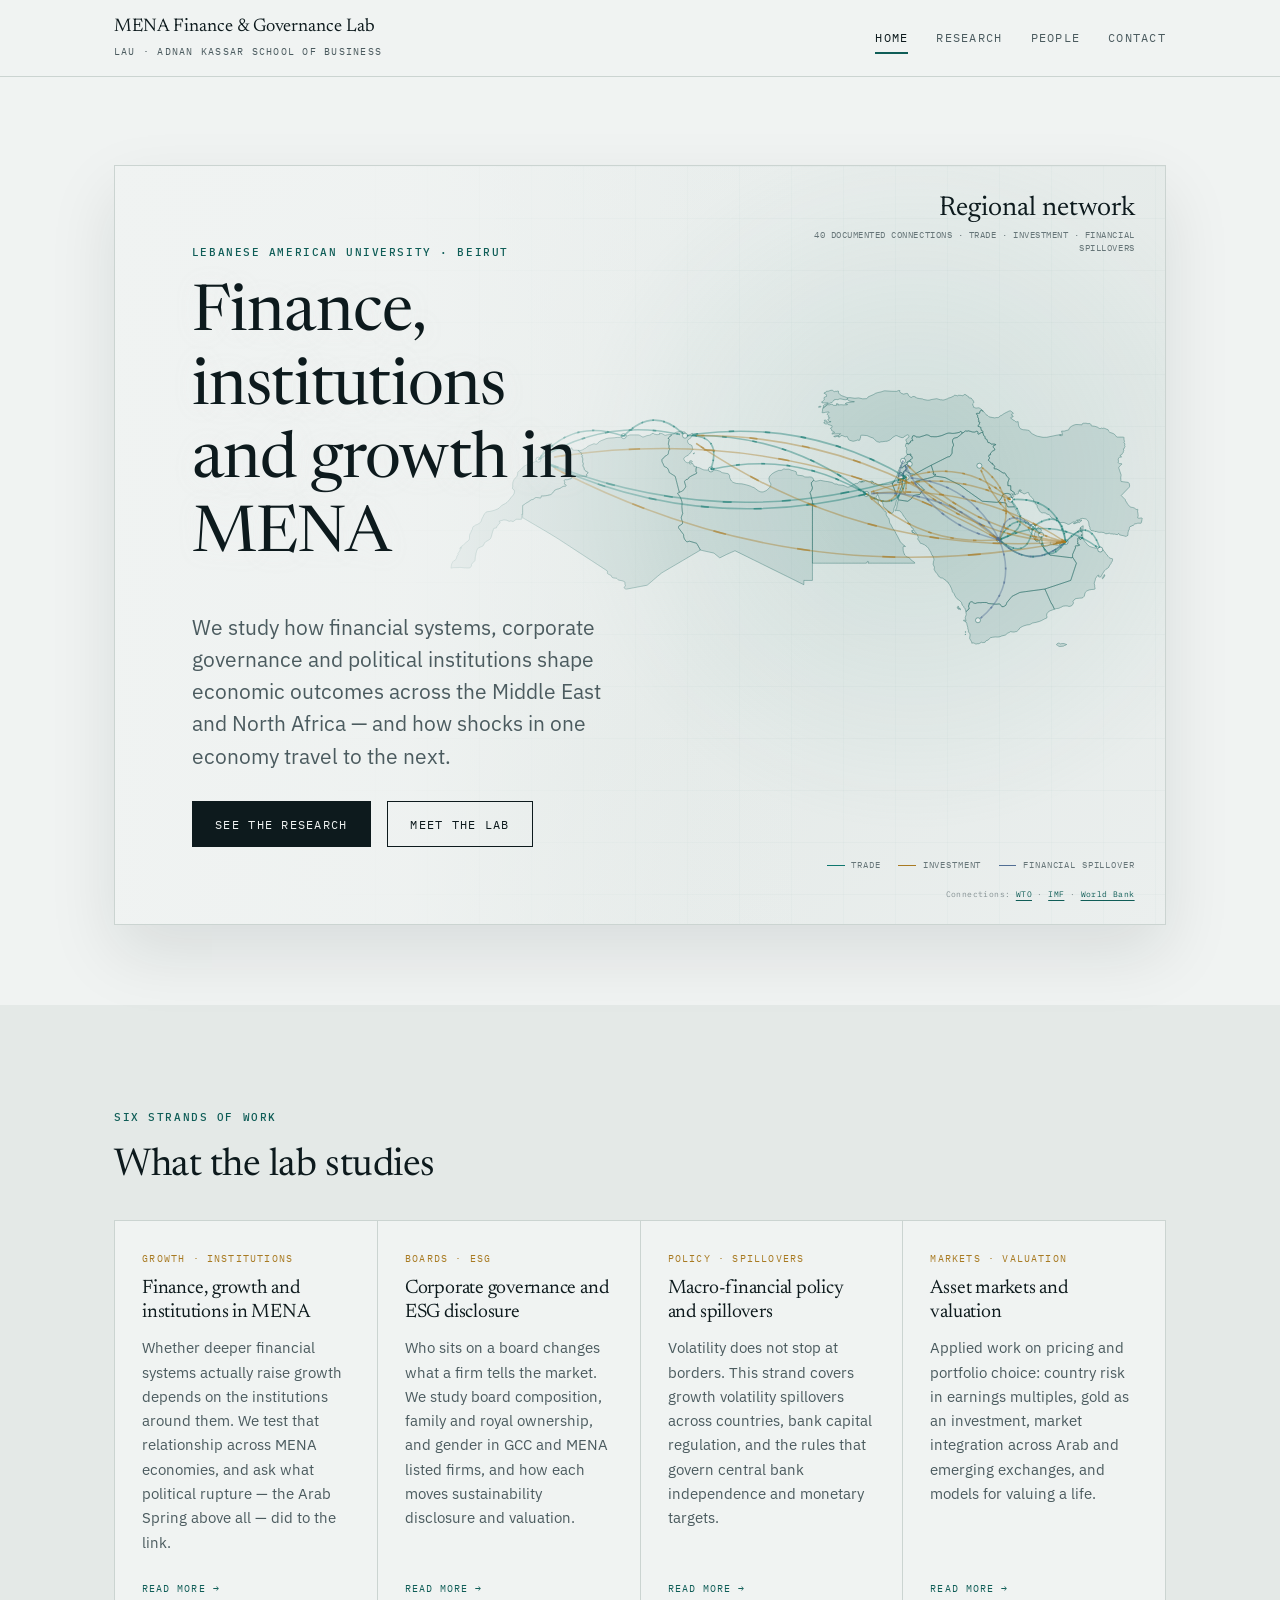
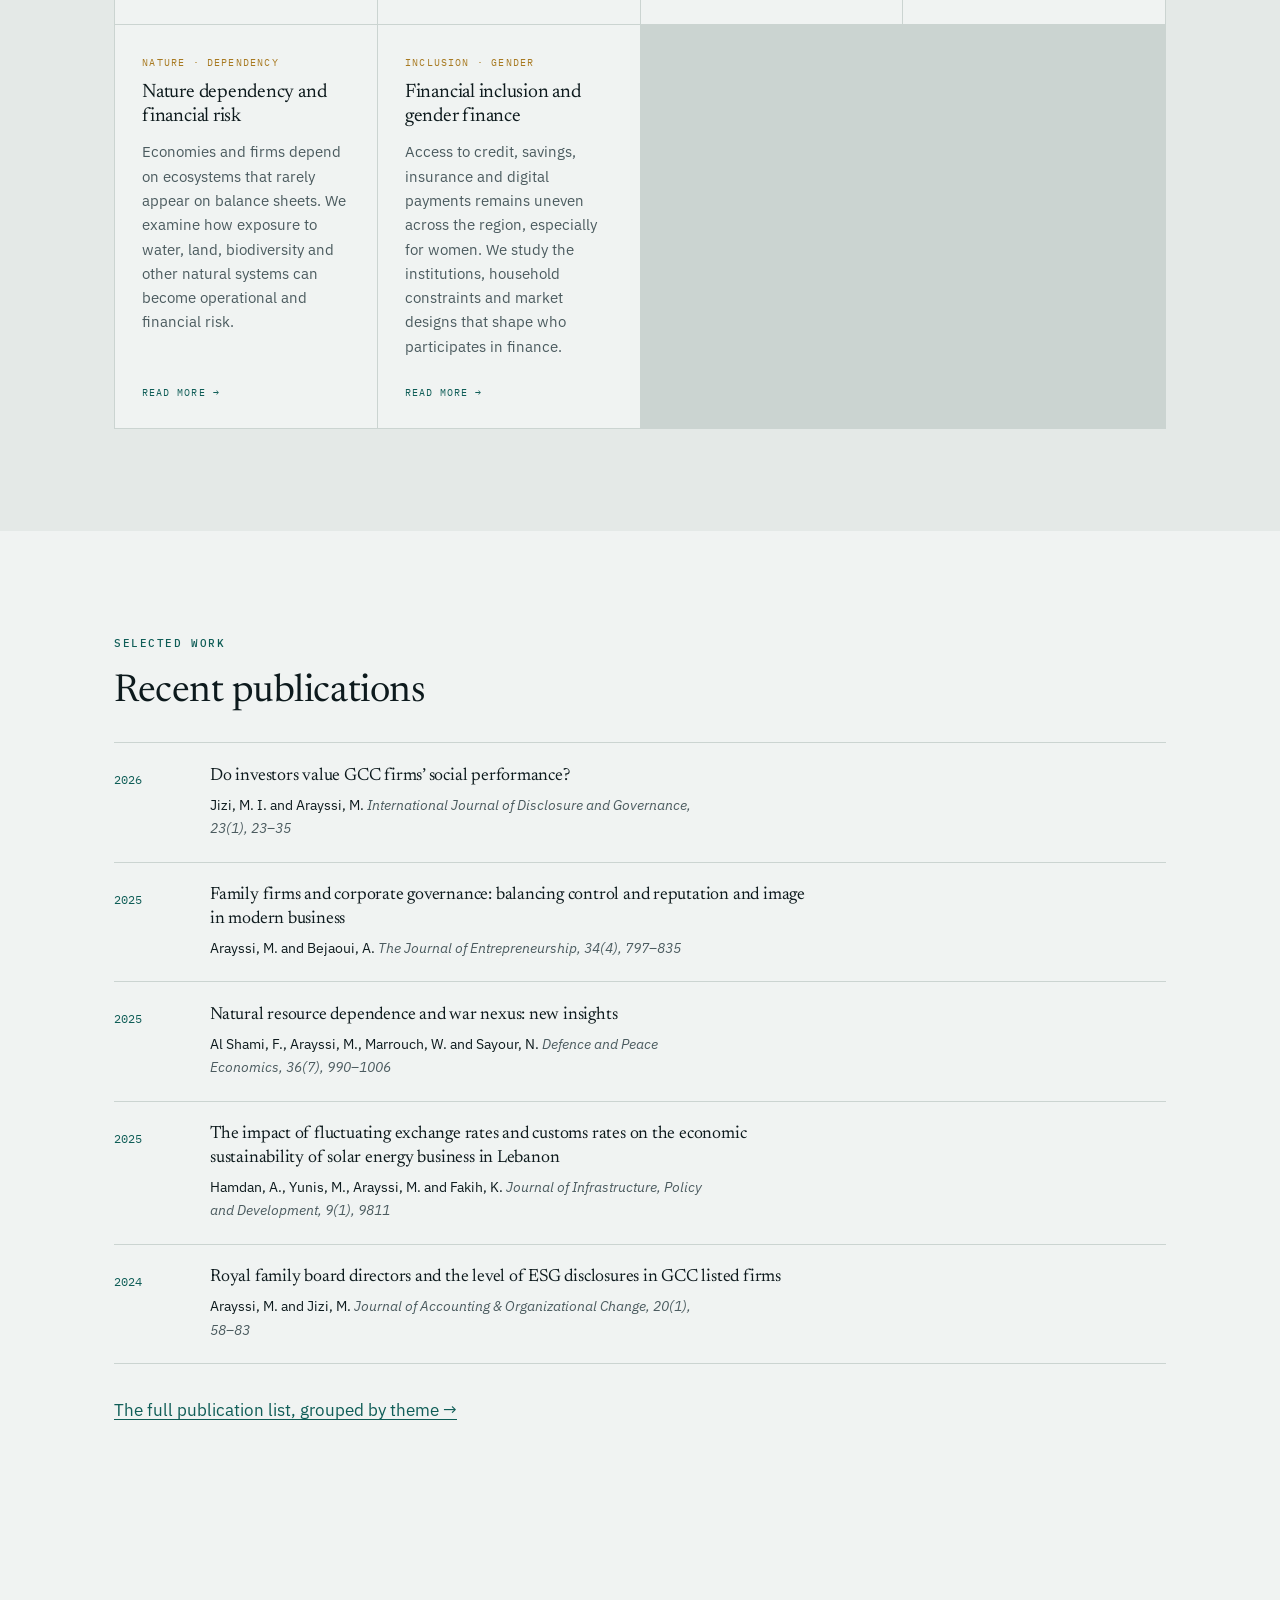
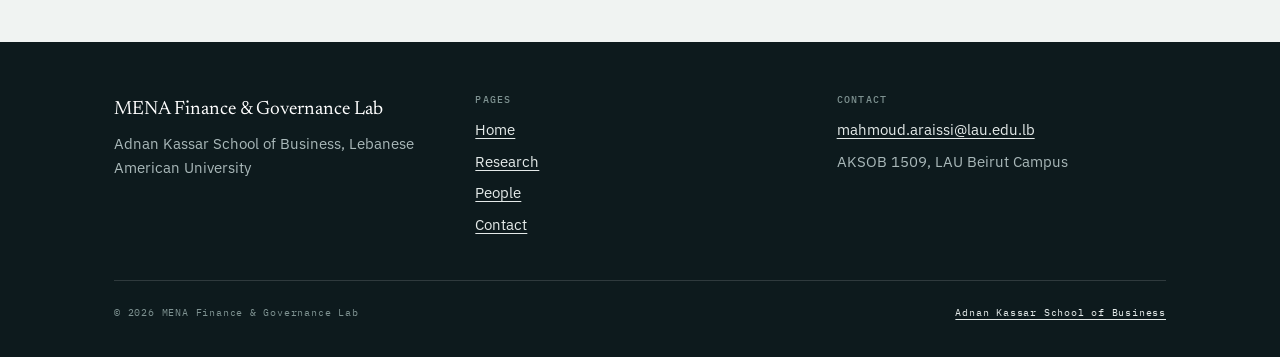
==== commit 8827d5a1: "Replace hero heatmap with interactive MENA connection map" ====
--- a/index.html
+++ b/index.html
@@ -9,7 +9,7 @@
 <link rel="preconnect" href="https://fonts.googleapis.com">
 <link rel="preconnect" href="https://fonts.gstatic.com" crossorigin>
 <link href="https://fonts.googleapis.com/css2?family=IBM+Plex+Mono:wght@400;500&family=IBM+Plex+Sans:wght@400;500;600&family=Newsreader:opsz,wght@6..72,300;6..72,400;6..72,500&display=swap" rel="stylesheet">
-<link rel="stylesheet" href="assets/css/style.css?v=heatmap3">
+  <link rel="stylesheet" href="assets/css/style.css?v=mena-map4">
 </head>
 <body>
 
@@ -21,23 +21,53 @@
 
   <!-- Hero -->
   <section class="hero">
-    <div class="wrap hero__grid">
-      <div>
-        <span class="eyebrow">Lebanese American University · Beirut</span>
-        <h1>Finance, institutions and growth in MENA</h1>
+    <div class="wrap">
+      <div class="hero__card">
+        <div class="mena-map" data-mena-map>
+          <svg
+            class="mena-map__svg"
+            viewBox="0 0 1000 580"
+            preserveAspectRatio="xMidYMid meet"
+            role="group"
+            aria-label="Interactive map of documented trade, investment and financial connections across MENA"
+          >
+            <g data-map-countries></g>
+            <g data-map-endpoints></g>
+            <g data-map-arcs></g>
+          </svg>
+
+          <div class="mena-map__readout" aria-live="polite">
+            <strong data-map-country>Regional network</strong>
+            <span data-map-summary>40 documented connections · trade · investment · financial spillovers</span>
+          </div>
+
+          <div class="mena-map__legend" aria-hidden="true">
+            <span><i class="map-key map-key--trade"></i>Trade</span>
+            <span><i class="map-key map-key--investment"></i>Investment</span>
+            <span><i class="map-key map-key--financial"></i>Financial spillover</span>
+          </div>
+
+          <div class="mena-map__source">
+            Connections: <a href="https://www.wto.org/english/tratop_e/region_e/region_areagroup_e.htm" rel="noopener">WTO</a>
+            · <a href="https://www.imf.org/en/publications/fandd/issues/2023/09/a-mercantile-middle-east-nasser-saidi-aathira-prasad" rel="noopener">IMF</a>
+            · <a href="https://documents1.worldbank.org/curated/en/517361636725116002/pdf/The-Value-of-Trade-and-Regional-Investments-in-The-Pan-Arab-Electricity-Market-Integrating-Power-Systems-and-Building-Economies.pdf" rel="noopener">World Bank</a>
+          </div>
+        </div>
+
+        <div class="hero__copy">
+          <span class="eyebrow">Lebanese American University · Beirut</span>
+          <h1>Finance, institutions and growth in MENA</h1>
         <p class="lede">
           We study how financial systems, corporate governance and political institutions
           shape economic outcomes across the Middle East and North Africa — and how
           shocks in one economy travel to the next.
         </p>
         <div class="hero__actions">
-          <a class="btn btn--solid" href="research.html">See the research</a>
-          <a class="btn" href="people.html">Meet the lab</a>
+            <a class="btn btn--solid" href="research.html">See the research</a>
+            <a class="btn" href="people.html">Meet the lab</a>
+          </div>
         </div>
       </div>
-
-      <!-- Signature element: the nature-dependency heatmap -->
-      <div class="matrix" data-matrix></div>
     </div>
   </section>
 
@@ -66,10 +96,10 @@
 
 <div data-component="footer"></div>
 
-<script src="assets/data/site.js?v=6"></script>
+<script src="assets/data/site.js?v=7"></script>
 <script src="assets/data/research.js?v=8"></script>
 <script src="assets/data/people.js"></script>
 <script src="assets/js/components.js"></script>
-<script src="assets/js/main.js?v=10"></script>
+<script src="assets/js/main.js?v=19"></script>
 </body>
 </html>
--- a/assets/css/style.css
+++ b/assets/css/style.css
@@ -20,7 +20,7 @@
   --slate:         #4B5B5F;   /* body text                                      */
   --rule:          #CBD4D1;   /* hairlines                                      */
   --teal:          #0F5D57;   /* primary accent                                 */
-  --teal-soft:     #7FB0AA;   /* matrix cells and quiet accents                */
+  --teal-soft:     #7FB0AA;   /* flow lines and quiet accents                  */
   --gold:          #A87A22;   /* secondary accent                               */
   --footer-text:   #A9B8B9;
   --footer-link:   #E4EAE9;
@@ -184,15 +184,51 @@
 /* Hero ------------------------------------------------------------------- */
 .hero { padding-block: clamp(3rem, 7vw, 5.5rem) clamp(3rem, 7vw, 5rem); }
 
-.hero__grid {
-  display: grid;
-  grid-template-columns: minmax(0, 1.15fr) minmax(0, 0.85fr);
-  gap: clamp(2rem, 5vw, 4.5rem);
+.hero__card {
+  position: relative;
+  min-height: clamp(560px, 52vw, 640px);
+  overflow: hidden;
+  isolation: isolate;
+  display: flex;
   align-items: center;
-}
-
-.hero h1 { max-width: 14ch; }
-.hero .lede { max-width: 46ch; }
+  background:
+    radial-gradient(circle at 76% 42%, rgba(127, 176, 170, 0.2), transparent 38%),
+    linear-gradient(145deg, #EDF1F0 0%, #E4EAE8 62%, #EBEFEE 100%);
+  border: 1px solid var(--rule);
+  box-shadow: 0 28px 64px rgba(13, 26, 29, 0.1);
+}
+
+.hero__card::after {
+  content: "";
+  position: absolute;
+  inset: 0;
+  z-index: 2;
+  pointer-events: none;
+  opacity: 0.34;
+  background-image:
+    linear-gradient(rgba(15, 93, 87, 0.07) 1px, transparent 1px),
+    linear-gradient(90deg, rgba(15, 93, 87, 0.06) 1px, transparent 1px);
+  background-size: 52px 52px;
+  -webkit-mask-image: linear-gradient(90deg, transparent 15%, #000 60%, #000);
+  mask-image: linear-gradient(90deg, transparent 15%, #000 60%, #000);
+}
+
+.hero__copy {
+  position: relative;
+  z-index: 4;
+  width: min(55%, 610px);
+  padding: clamp(2.75rem, 6vw, 5rem);
+  pointer-events: none;
+}
+.hero__copy a { pointer-events: auto; }
+.hero__copy .eyebrow { color: var(--teal); }
+.hero h1 {
+  max-width: 13ch;
+  color: var(--ink);
+  font-size: clamp(2.65rem, 5vw, 4.45rem);
+  text-shadow: 0 2px 24px rgba(240, 243, 242, 0.88);
+}
+.hero .lede { max-width: 43ch; color: var(--slate); }
 
 .hero__actions { display: flex; gap: 1rem; flex-wrap: wrap; margin-top: 1.75rem; }
 
@@ -212,98 +248,164 @@
 .btn--solid { background: var(--ink); color: var(--paper); }
 .btn--solid:hover { background: var(--teal); border-color: var(--teal); color: #fff; }
 
-/* Signature: the nature-dependency heatmap ------------------------------ */
-.matrix { display: grid; gap: 0.75rem; }
-
-/* One grid holds the labels and the cells, so the axes can never drift out of
-   alignment with the matrix. */
-.matrix__frame {
-  display: grid;
-  grid-template-columns: auto minmax(0, 1fr);
-  grid-template-rows: minmax(0, 1fr) auto;
-  column-gap: 0.45rem;
-  row-gap: 0.35rem;
-}
-
-.matrix__ylabels,
-.matrix__xlabels {
-  display: grid;
-  font-family: var(--mono);
+/* Signature: interactive regional connection map ------------------------ */
+.mena-map {
+  position: absolute;
+  inset: 0;
+  z-index: 1;
+  overflow: hidden;
+  touch-action: pan-y;
+}
+
+.mena-map::before {
+  content: "";
+  position: absolute;
+  inset: 0;
+  z-index: 2;
+  pointer-events: none;
+  background: linear-gradient(90deg, rgba(240, 243, 242, 0.97) 0%, rgba(240, 243, 242, 0.84) 28%, rgba(240, 243, 242, 0.38) 43%, rgba(240, 243, 242, 0.08) 55%, transparent 70%);
+}
+
+.mena-map__svg {
+  position: absolute;
+  inset: 0;
+  z-index: 1;
+  width: 100%;
+  height: 100%;
+  opacity: 0;
+  transition: opacity 500ms ease;
+}
+.mena-map--ready .mena-map__svg { opacity: 1; }
+
+.map-country {
+  fill: rgba(15, 93, 87, 0.12);
+  stroke: rgba(15, 93, 87, 0.44);
+  stroke-width: 0.8;
+  vector-effect: non-scaling-stroke;
+  cursor: crosshair;
+  transition: fill 180ms ease, stroke 180ms ease, opacity 180ms ease;
+}
+.map-country:hover {
+  fill: rgba(15, 93, 87, 0.2);
+  stroke: rgba(15, 93, 87, 0.72);
+}
+
+.map-endpoint {
+  fill: rgba(240, 243, 242, 0.72);
+  stroke: rgba(15, 93, 87, 0.48);
+  stroke-width: 0.95;
+  vector-effect: non-scaling-stroke;
+  pointer-events: none;
+}
+
+.map-arc,
+.map-arc__pulse {
+  fill: none;
+  vector-effect: non-scaling-stroke;
+  pointer-events: none;
+}
+.map-arc {
+  stroke-width: 1.55;
+  stroke-dasharray: 1;
+  stroke-dashoffset: 1;
+  animation: map-arc-reveal 620ms cubic-bezier(0.2, 0.72, 0.25, 1) forwards;
+}
+.map-arc__pulse {
+  stroke-width: 1.7;
+  stroke-dasharray: 0.025 0.14;
+  animation: map-arc-flow 2.6s linear infinite;
+}
+.map-arc--trade, .map-arc__pulse--trade { stroke: #0F776E; }
+.map-arc--investment, .map-arc__pulse--investment { stroke: #A87A22; }
+.map-arc--financial, .map-arc__pulse--financial { stroke: #516E94; }
+.map-arc { opacity: 0.42; }
+.map-arc__pulse { opacity: 0.62; }
+
+@keyframes map-arc-reveal { to { stroke-dashoffset: 0; } }
+@keyframes map-arc-flow { to { stroke-dashoffset: -1; } }
+
+.mena-map__readout,
+.mena-map__legend,
+.mena-map__source {
+  position: absolute;
+  z-index: 5;
+  font-family: var(--mono);
+  color: rgba(75, 91, 95, 0.82);
+}
+
+.mena-map__readout {
+  top: 1.75rem;
+  right: 1.9rem;
+  display: flex;
+  flex-direction: column;
+  align-items: flex-end;
+  max-width: 22rem;
+  text-align: right;
+  pointer-events: none;
+}
+.mena-map__instruction {
   font-size: 0.54rem;
-  letter-spacing: 0.02em;
-  color: var(--slate);
-}
-.matrix__ylabels {
-  grid-area: 1 / 1;
-  align-items: center;
-  justify-items: end;
-  min-width: 5.1rem;
-}
-.matrix__grid    { grid-area: 1 / 2; }
-.matrix__xlabels { grid-area: 2 / 2; justify-items: center; }
-
-.matrix__ylabels span { line-height: 1.05; text-align: right; }
-.matrix__xlabels span {
-  writing-mode: vertical-rl;
-  line-height: 1;
-  white-space: nowrap;
-}
-
-.matrix__grid {
-  display: grid;
-  gap: 2px;
-  aspect-ratio: 1;
-  isolation: isolate;
-  cursor: crosshair;
-  border-radius: 8px;
-  overflow: hidden;
-}
-
-.matrix__cell {
-  --wave-x: 0px;
-  --wave-y: 0px;
-  --wave-r: 0deg;
-  --wave-scale: 1;
-  background-color: var(--cell-color, var(--teal));
-  filter: saturate(var(--cell-glow, 1));
-  opacity: 0;
-  animation: cell-in 0.5s ease forwards;
-  transform: translate3d(var(--wave-x), var(--wave-y), 0)
-             rotate(var(--wave-r)) scale(var(--wave-scale));
-  transform-origin: 50% 100%;
-  border-radius: 2px;
-  transition: transform 420ms cubic-bezier(0.2, 0.75, 0.25, 1),
-              background-color 220ms ease,
-              filter 220ms ease;
-  will-change: transform;
-}
-.matrix__grid--active .matrix__cell {
-  transition-duration: 90ms, 140ms, 140ms;
-  transition-timing-function: linear;
-}
-
-@keyframes cell-in { to { opacity: var(--o); } }
+  letter-spacing: 0.13em;
+  text-transform: uppercase;
+  color: var(--teal);
+  margin-bottom: 0.4rem;
+}
+.mena-map__readout strong {
+  font-family: var(--display);
+  font-weight: 400;
+  font-size: clamp(1.25rem, 2.2vw, 1.7rem);
+  line-height: 1.1;
+  color: var(--ink);
+}
+.mena-map__readout [data-map-summary] {
+  margin-top: 0.3rem;
+  font-size: 0.55rem;
+  line-height: 1.45;
+  letter-spacing: 0.06em;
+  text-transform: uppercase;
+}
+
+.mena-map__legend {
+  right: 1.9rem;
+  bottom: 3.25rem;
+  display: flex;
+  flex-wrap: wrap;
+  justify-content: flex-end;
+  gap: 0.65rem 1.1rem;
+  font-size: 0.54rem;
+  letter-spacing: 0.1em;
+  text-transform: uppercase;
+  pointer-events: none;
+}
+.mena-map__legend span { display: inline-flex; align-items: center; gap: 0.42rem; }
+.map-key {
+  display: inline-block;
+  width: 1.1rem;
+  height: 1px;
+  background: currentColor;
+}
+.map-key--trade { color: #0F776E; }
+.map-key--investment { color: #A87A22; }
+.map-key--financial { color: #516E94; }
+
+.mena-map__source {
+  right: 1.9rem;
+  bottom: 1.45rem;
+  font-size: 0.5rem;
+  letter-spacing: 0.05em;
+  color: rgba(75, 91, 95, 0.62);
+}
+.mena-map__source a { color: var(--teal); }
+.mena-map__source a:hover { color: var(--ink); }
+
+.hero__card .btn { border-color: var(--ink); color: var(--ink); }
+.hero__card .btn:hover { background: var(--ink); color: var(--paper); }
+.hero__card .btn--solid { background: var(--ink); color: var(--paper); border-color: var(--ink); }
+.hero__card .btn--solid:hover { background: var(--teal); border-color: var(--teal); color: #fff; }
 
 @media (prefers-reduced-motion: reduce) {
-  .matrix__grid { cursor: default; }
-  .matrix__cell {
-    opacity: var(--o);
-    animation: none;
-    transform: none;
-  }
-}
-
-.matrix__caption {
-  font-family: var(--mono);
-  font-size: 0.62rem;
-  line-height: 1.55;
-  letter-spacing: 0.03em;
-  color: var(--slate);
-  border-top: 1px solid var(--rule);
-  padding-top: 0.7rem;
-  width: calc(100% - 5.55rem);
-  margin: 0.25rem 0 0 auto;
-  text-align: center;
+  .map-arc { stroke-dashoffset: 0; animation: none; }
+  .map-arc__pulse { display: none; }
 }
 
 /* Theme cards ------------------------------------------------------------ */
@@ -564,9 +666,16 @@
 
 /* Responsive ------------------------------------------------------------- */
 @media (max-width: 860px) {
-  .hero__grid { grid-template-columns: 1fr; }
-  .hero h1 { max-width: 18ch; }
-  .matrix { max-width: 380px; }
+  .hero__card { min-height: 920px; align-items: flex-start; }
+  .hero__copy { width: 100%; padding-bottom: 22rem; }
+  .hero h1 { max-width: 15ch; }
+  .mena-map::before {
+    background: linear-gradient(180deg, rgba(240, 243, 242, 0.99) 0%, rgba(240, 243, 242, 0.95) 40%, rgba(240, 243, 242, 0.62) 58%, rgba(240, 243, 242, 0.14) 74%, transparent 100%);
+  }
+  .mena-map__svg { inset: auto auto 5.2rem -8%; width: 116%; height: 45%; }
+  .mena-map__readout { top: auto; right: auto; left: 1.75rem; bottom: 16.2rem; align-items: flex-start; text-align: left; }
+  .mena-map__legend { left: 1.75rem; right: 1.75rem; bottom: 3.4rem; justify-content: flex-start; }
+  .mena-map__source { left: 1.75rem; right: auto; }
   .pi { grid-template-columns: 1fr; }
   .pi .portrait { max-width: 220px; }
 }
@@ -574,6 +683,16 @@
 @media (max-width: 560px) {
   .masthead__inner { flex-direction: column; align-items: flex-start; gap: 0.9rem; }
   .nav { gap: 1.1rem; flex-wrap: wrap; }
+  .hero { padding-top: 1.5rem; }
+  .hero__card { min-height: 1080px; }
+  .hero__copy { padding: 1.75rem 1.45rem 23rem; }
+  .hero__copy .lede { font-size: 1rem; }
+  .hero__actions { gap: 0.75rem; }
+  .hero__card .btn { padding-inline: 1rem; }
+  .mena-map__svg { left: -16%; bottom: 5.4rem; width: 132%; height: 42%; }
+  .mena-map__readout { left: 1.35rem; bottom: 17.5rem; max-width: calc(100% - 2.7rem); }
+  .mena-map__legend { left: 1.35rem; right: 1.35rem; bottom: 3.55rem; gap: 0.55rem 0.85rem; }
+  .mena-map__source { left: 1.35rem; bottom: 1.35rem; }
   .pub { grid-template-columns: 1fr; gap: 0.35rem; }
   .pub__year { padding-top: 0; }
 }
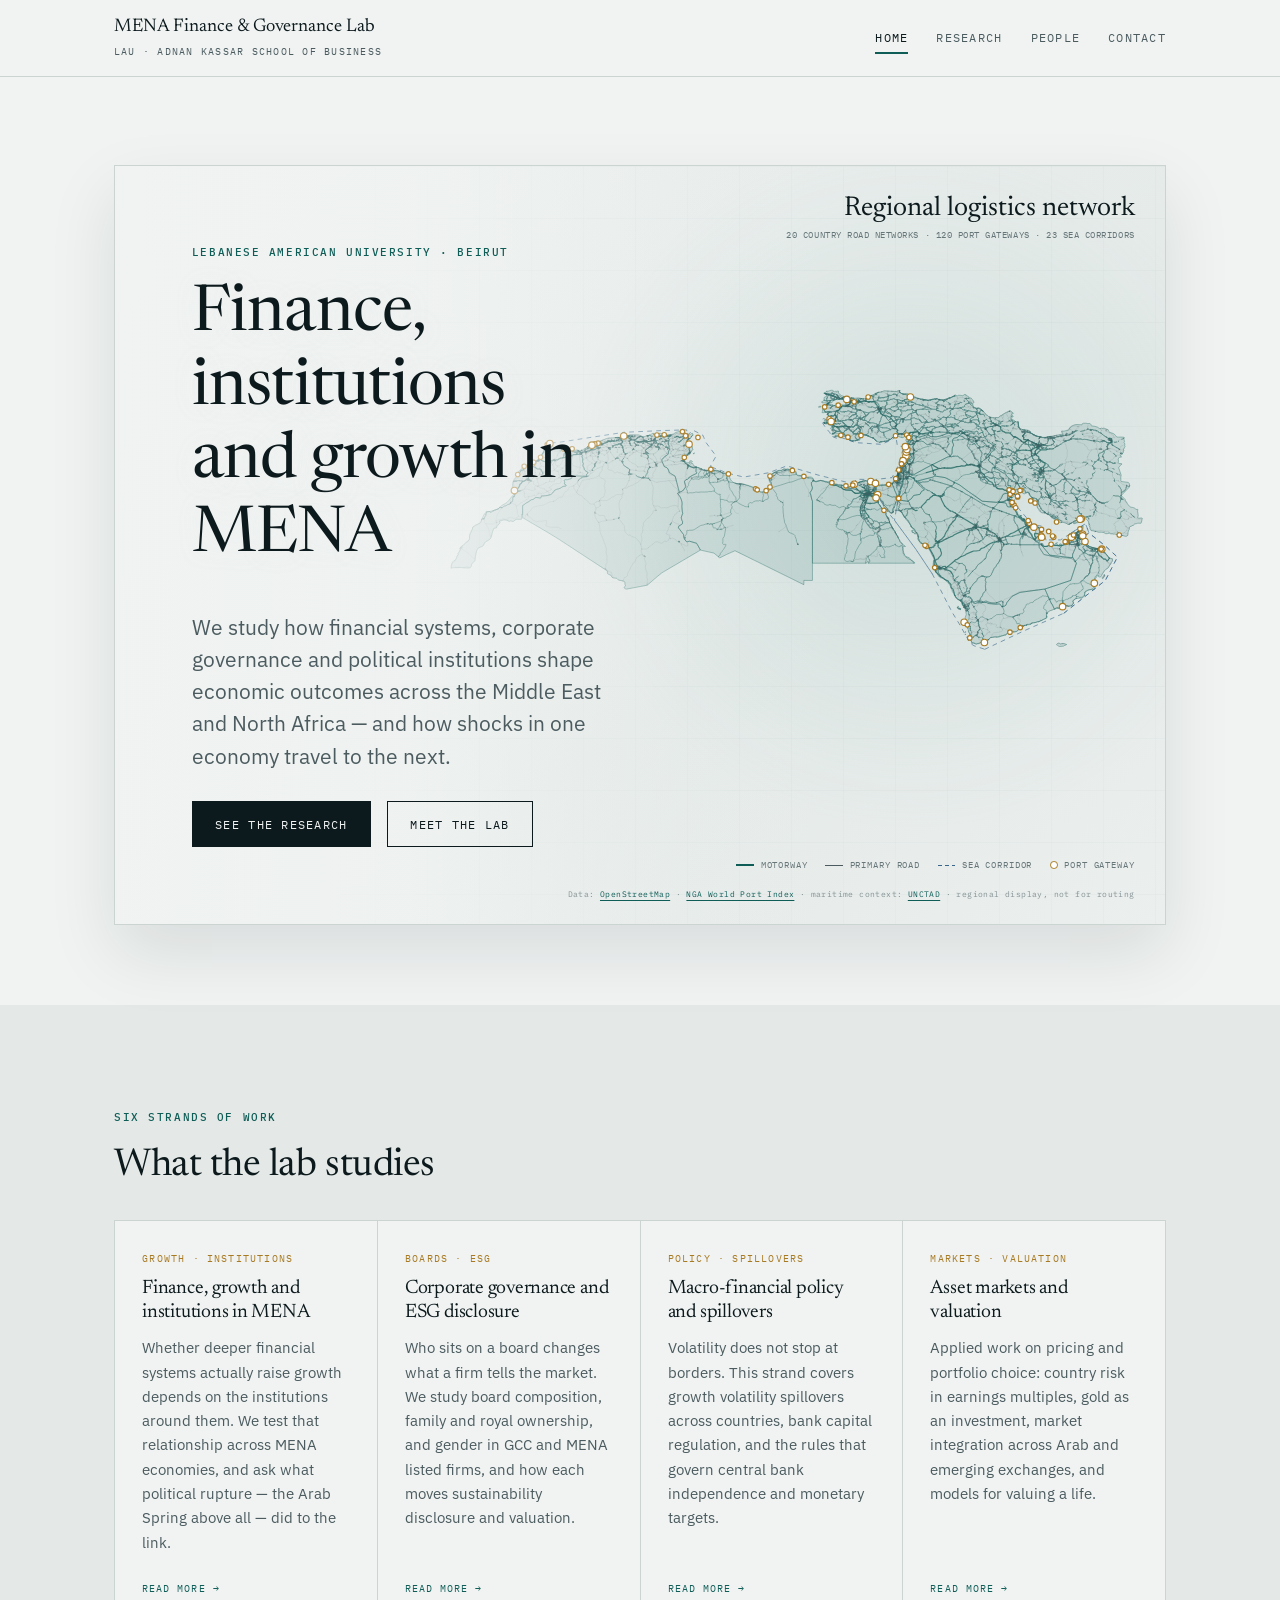
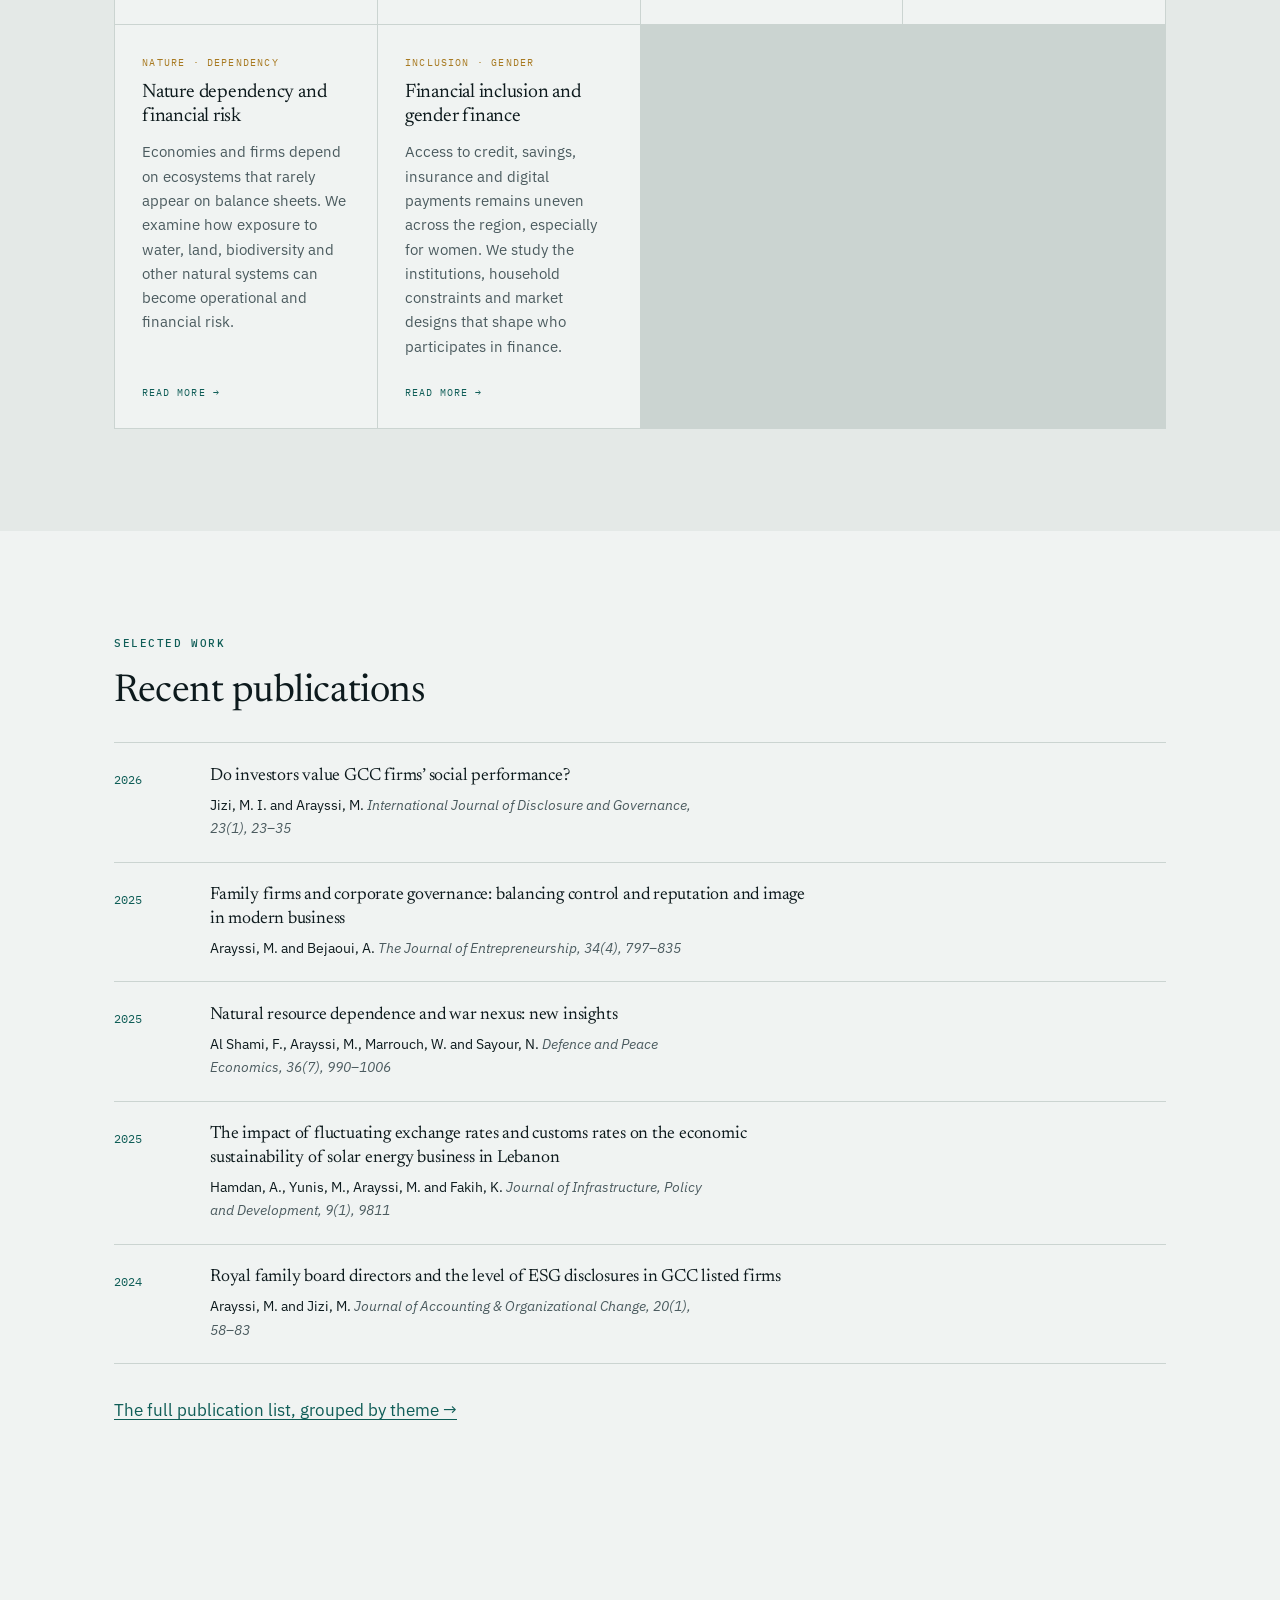
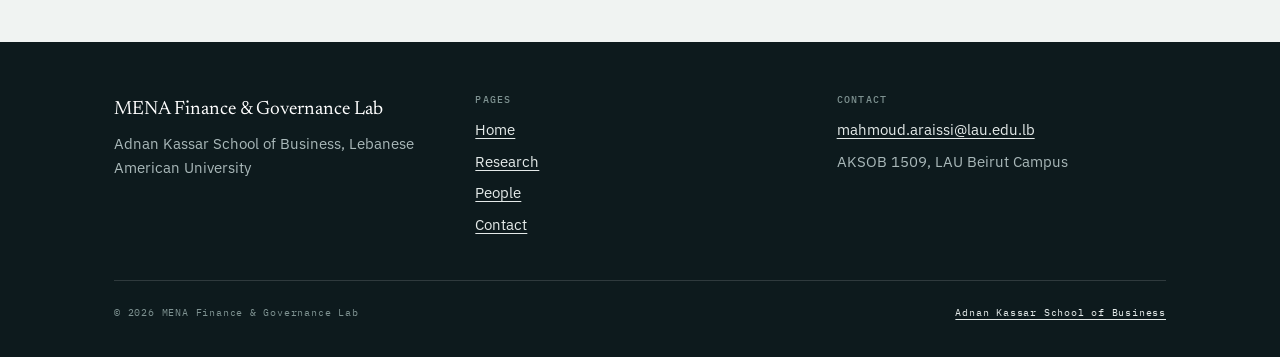
==== commit bb6577fb: "Add MENA logistics map with roads ports and maritime routes" ====
--- a/index.html
+++ b/index.html
@@ -9,7 +9,7 @@
 <link rel="preconnect" href="https://fonts.googleapis.com">
 <link rel="preconnect" href="https://fonts.gstatic.com" crossorigin>
 <link href="https://fonts.googleapis.com/css2?family=IBM+Plex+Mono:wght@400;500&family=IBM+Plex+Sans:wght@400;500;600&family=Newsreader:opsz,wght@6..72,300;6..72,400;6..72,500&display=swap" rel="stylesheet">
-  <link rel="stylesheet" href="assets/css/style.css?v=mena-map4">
+  <link rel="stylesheet" href="assets/css/style.css?v=mena-logistics2">
 </head>
 <body>
 
@@ -29,28 +29,31 @@
             viewBox="0 0 1000 580"
             preserveAspectRatio="xMidYMid meet"
             role="group"
-            aria-label="Interactive map of documented trade, investment and financial connections across MENA"
+            aria-label="Interactive map of major roads, port gateways and maritime supply corridors across MENA"
           >
             <g data-map-countries></g>
-            <g data-map-endpoints></g>
-            <g data-map-arcs></g>
+            <g data-map-roads aria-hidden="true"></g>
+            <g data-map-maritime aria-hidden="true"></g>
+            <g data-map-ports></g>
           </svg>
 
           <div class="mena-map__readout" aria-live="polite">
-            <strong data-map-country>Regional network</strong>
-            <span data-map-summary>40 documented connections · trade · investment · financial spillovers</span>
+            <strong data-map-country>Regional logistics network</strong>
+            <span data-map-summary>Mapped major roads · port gateways · sea corridors</span>
           </div>
 
           <div class="mena-map__legend" aria-hidden="true">
-            <span><i class="map-key map-key--trade"></i>Trade</span>
-            <span><i class="map-key map-key--investment"></i>Investment</span>
-            <span><i class="map-key map-key--financial"></i>Financial spillover</span>
+            <span><i class="map-key map-key--motorway"></i>Motorway</span>
+            <span><i class="map-key map-key--primary"></i>Primary road</span>
+            <span><i class="map-key map-key--maritime"></i>Sea corridor</span>
+            <span><i class="map-key map-key--port"></i>Port gateway</span>
           </div>
 
           <div class="mena-map__source">
-            Connections: <a href="https://www.wto.org/english/tratop_e/region_e/region_areagroup_e.htm" rel="noopener">WTO</a>
-            · <a href="https://www.imf.org/en/publications/fandd/issues/2023/09/a-mercantile-middle-east-nasser-saidi-aathira-prasad" rel="noopener">IMF</a>
-            · <a href="https://documents1.worldbank.org/curated/en/517361636725116002/pdf/The-Value-of-Trade-and-Regional-Investments-in-The-Pan-Arab-Electricity-Market-Integrating-Power-Systems-and-Building-Economies.pdf" rel="noopener">World Bank</a>
+            Data: <a href="https://www.openstreetmap.org/copyright" rel="noopener">OpenStreetMap</a>
+            · <a href="https://msi.nga.mil/Publications/WPI" rel="noopener">NGA World Port Index</a>
+            · maritime context: <a href="https://unctadstat.unctad.org/insights/theme/111" rel="noopener">UNCTAD</a>
+            · regional display, not for routing
           </div>
         </div>
 
@@ -100,6 +103,6 @@
 <script src="assets/data/research.js?v=8"></script>
 <script src="assets/data/people.js"></script>
 <script src="assets/js/components.js"></script>
-<script src="assets/js/main.js?v=19"></script>
+<script src="assets/js/main.js?v=22"></script>
 </body>
 </html>
--- a/assets/css/style.css
+++ b/assets/css/style.css
@@ -290,39 +290,72 @@
   stroke: rgba(15, 93, 87, 0.72);
 }
 
-.map-endpoint {
-  fill: rgba(240, 243, 242, 0.72);
-  stroke: rgba(15, 93, 87, 0.48);
-  stroke-width: 0.95;
+.map-road {
+  fill: none;
+  stroke: rgba(75, 91, 95, 0.4);
+  stroke-width: 0.66;
+  stroke-linecap: round;
+  stroke-linejoin: round;
+  opacity: 0.5;
   vector-effect: non-scaling-stroke;
   pointer-events: none;
-}
-
-.map-arc,
-.map-arc__pulse {
+  transition: opacity 180ms ease, stroke 180ms ease, stroke-width 180ms ease;
+}
+.map-road--motorway {
+  stroke: rgba(15, 93, 87, 0.82);
+  stroke-width: 1.15;
+  opacity: 0.84;
+}
+.map-road--trunk {
+  stroke: rgba(40, 105, 101, 0.65);
+  stroke-width: 0.86;
+  opacity: 0.68;
+}
+.map-road--primary {
+  stroke: rgba(75, 91, 95, 0.42);
+  stroke-width: 0.58;
+  opacity: 0.46;
+}
+.map-maritime {
   fill: none;
+  stroke: rgba(57, 102, 138, 0.68);
+  stroke-width: 0.9;
+  stroke-dasharray: 4 5;
+  stroke-linecap: round;
   vector-effect: non-scaling-stroke;
   pointer-events: none;
-}
-.map-arc {
-  stroke-width: 1.55;
-  stroke-dasharray: 1;
-  stroke-dashoffset: 1;
-  animation: map-arc-reveal 620ms cubic-bezier(0.2, 0.72, 0.25, 1) forwards;
-}
-.map-arc__pulse {
-  stroke-width: 1.7;
-  stroke-dasharray: 0.025 0.14;
-  animation: map-arc-flow 2.6s linear infinite;
-}
-.map-arc--trade, .map-arc__pulse--trade { stroke: #0F776E; }
-.map-arc--investment, .map-arc__pulse--investment { stroke: #A87A22; }
-.map-arc--financial, .map-arc__pulse--financial { stroke: #516E94; }
-.map-arc { opacity: 0.42; }
-.map-arc__pulse { opacity: 0.62; }
-
-@keyframes map-arc-reveal { to { stroke-dashoffset: 0; } }
-@keyframes map-arc-flow { to { stroke-dashoffset: -1; } }
+  animation: maritime-flow 8s linear infinite;
+  transition: opacity 180ms ease, stroke 180ms ease, stroke-width 180ms ease;
+}
+.map-port {
+  fill: var(--paper-bright);
+  stroke: var(--gold);
+  stroke-width: 1.15;
+  vector-effect: non-scaling-stroke;
+  pointer-events: none;
+  transition: opacity 180ms ease, stroke-width 180ms ease;
+}
+.mena-map--country-focus .map-road,
+.mena-map--country-focus .map-maritime,
+.mena-map--country-focus .map-port { opacity: 0.09; }
+.mena-map--country-focus .map-road.is-active {
+  stroke: var(--teal);
+  stroke-width: 1.45;
+  opacity: 0.92;
+}
+.mena-map--country-focus .map-maritime.is-active {
+  stroke: rgba(45, 89, 126, 0.92);
+  stroke-width: 1.35;
+  opacity: 0.95;
+}
+.mena-map--country-focus .map-port.is-active {
+  stroke-width: 1.8;
+  opacity: 1;
+}
+
+@keyframes maritime-flow {
+  to { stroke-dashoffset: -18; }
+}
 
 .mena-map__readout,
 .mena-map__legend,
@@ -384,9 +417,19 @@
   height: 1px;
   background: currentColor;
 }
-.map-key--trade { color: #0F776E; }
-.map-key--investment { color: #A87A22; }
-.map-key--financial { color: #516E94; }
+.map-key--motorway { color: var(--teal); height: 2px; }
+.map-key--primary { color: var(--slate); }
+.map-key--maritime {
+  color: #39668a;
+  background: repeating-linear-gradient(90deg, currentColor 0 4px, transparent 4px 7px);
+}
+.map-key--port {
+  width: 0.48rem;
+  height: 0.48rem;
+  border: 1px solid var(--gold);
+  border-radius: 50%;
+  background: var(--paper-bright);
+}
 
 .mena-map__source {
   right: 1.9rem;
@@ -398,15 +441,14 @@
 .mena-map__source a { color: var(--teal); }
 .mena-map__source a:hover { color: var(--ink); }
 
+@media (prefers-reduced-motion: reduce) {
+  .map-maritime { animation: none; }
+}
+
 .hero__card .btn { border-color: var(--ink); color: var(--ink); }
 .hero__card .btn:hover { background: var(--ink); color: var(--paper); }
 .hero__card .btn--solid { background: var(--ink); color: var(--paper); border-color: var(--ink); }
 .hero__card .btn--solid:hover { background: var(--teal); border-color: var(--teal); color: #fff; }
-
-@media (prefers-reduced-motion: reduce) {
-  .map-arc { stroke-dashoffset: 0; animation: none; }
-  .map-arc__pulse { display: none; }
-}
 
 /* Theme cards ------------------------------------------------------------ */
 .themes {
@@ -666,16 +708,33 @@
 
 /* Responsive ------------------------------------------------------------- */
 @media (max-width: 860px) {
-  .hero__card { min-height: 920px; align-items: flex-start; }
-  .hero__copy { width: 100%; padding-bottom: 22rem; }
+  .hero__card {
+    min-height: 720px;
+    flex-direction: row;
+    align-items: stretch;
+  }
+  .hero__copy {
+    order: initial;
+    width: min(72%, 610px);
+    padding: clamp(2.5rem, 7vw, 4rem) clamp(2rem, 6vw, 4rem) 13rem;
+  }
   .hero h1 { max-width: 15ch; }
+  .mena-map {
+    position: absolute;
+    inset: 0;
+    order: initial;
+    min-height: 0;
+    border-top: 0;
+    background: transparent;
+  }
   .mena-map::before {
-    background: linear-gradient(180deg, rgba(240, 243, 242, 0.99) 0%, rgba(240, 243, 242, 0.95) 40%, rgba(240, 243, 242, 0.62) 58%, rgba(240, 243, 242, 0.14) 74%, transparent 100%);
-  }
-  .mena-map__svg { inset: auto auto 5.2rem -8%; width: 116%; height: 45%; }
-  .mena-map__readout { top: auto; right: auto; left: 1.75rem; bottom: 16.2rem; align-items: flex-start; text-align: left; }
-  .mena-map__legend { left: 1.75rem; right: 1.75rem; bottom: 3.4rem; justify-content: flex-start; }
-  .mena-map__source { left: 1.75rem; right: auto; }
+    display: block;
+    background: linear-gradient(90deg, rgba(240, 243, 242, 0.95) 0%, rgba(240, 243, 242, 0.78) 48%, rgba(240, 243, 242, 0.18) 78%, transparent 100%);
+  }
+  .mena-map__svg { inset: 5.25rem -8% auto auto; width: 112%; height: auto; }
+  .mena-map__readout { top: 1.35rem; right: 1.75rem; left: auto; bottom: auto; align-items: flex-end; text-align: right; }
+  .mena-map__legend { left: 1.75rem; right: 1.75rem; bottom: 3.4rem; justify-content: flex-end; }
+  .mena-map__source { left: auto; right: 1.75rem; }
   .pi { grid-template-columns: 1fr; }
   .pi .portrait { max-width: 220px; }
 }
@@ -684,15 +743,51 @@
   .masthead__inner { flex-direction: column; align-items: flex-start; gap: 0.9rem; }
   .nav { gap: 1.1rem; flex-wrap: wrap; }
   .hero { padding-top: 1.5rem; }
-  .hero__card { min-height: 1080px; }
-  .hero__copy { padding: 1.75rem 1.45rem 23rem; }
+  .hero__card {
+    min-height: 760px;
+    flex-direction: row;
+    align-items: stretch;
+  }
+  .hero__copy {
+    order: initial;
+    width: 100%;
+    padding: 1.75rem 1.45rem 15.5rem;
+  }
   .hero__copy .lede { font-size: 1rem; }
   .hero__actions { gap: 0.75rem; }
   .hero__card .btn { padding-inline: 1rem; }
-  .mena-map__svg { left: -16%; bottom: 5.4rem; width: 132%; height: 42%; }
-  .mena-map__readout { left: 1.35rem; bottom: 17.5rem; max-width: calc(100% - 2.7rem); }
+  .mena-map {
+    position: absolute;
+    inset: 0;
+    order: initial;
+    min-height: 0;
+    border-top: 0;
+    background: transparent;
+  }
+  .mena-map::before {
+    display: block;
+    background:
+      linear-gradient(180deg, rgba(240, 243, 242, 0.88) 0%, rgba(240, 243, 242, 0.62) 45%, rgba(240, 243, 242, 0.24) 70%, rgba(240, 243, 242, 0.06) 100%),
+      linear-gradient(90deg, rgba(240, 243, 242, 0.72) 0%, rgba(240, 243, 242, 0.22) 72%, transparent 100%);
+  }
+  .mena-map__svg {
+    inset: 8.75rem auto auto -16%;
+    width: 132%;
+    height: auto;
+  }
+  .mena-map--ready .mena-map__svg { opacity: 0.82; }
+  .mena-map__readout {
+    top: auto;
+    left: 1.35rem;
+    right: 1.35rem;
+    bottom: 7.6rem;
+    max-width: none;
+    align-items: flex-start;
+    text-align: left;
+  }
   .mena-map__legend { left: 1.35rem; right: 1.35rem; bottom: 3.55rem; gap: 0.55rem 0.85rem; }
-  .mena-map__source { left: 1.35rem; bottom: 1.35rem; }
+  .mena-map__legend { justify-content: flex-start; }
+  .mena-map__source { left: 1.35rem; right: 1.35rem; bottom: 1.35rem; }
   .pub { grid-template-columns: 1fr; gap: 0.35rem; }
   .pub__year { padding-top: 0; }
 }
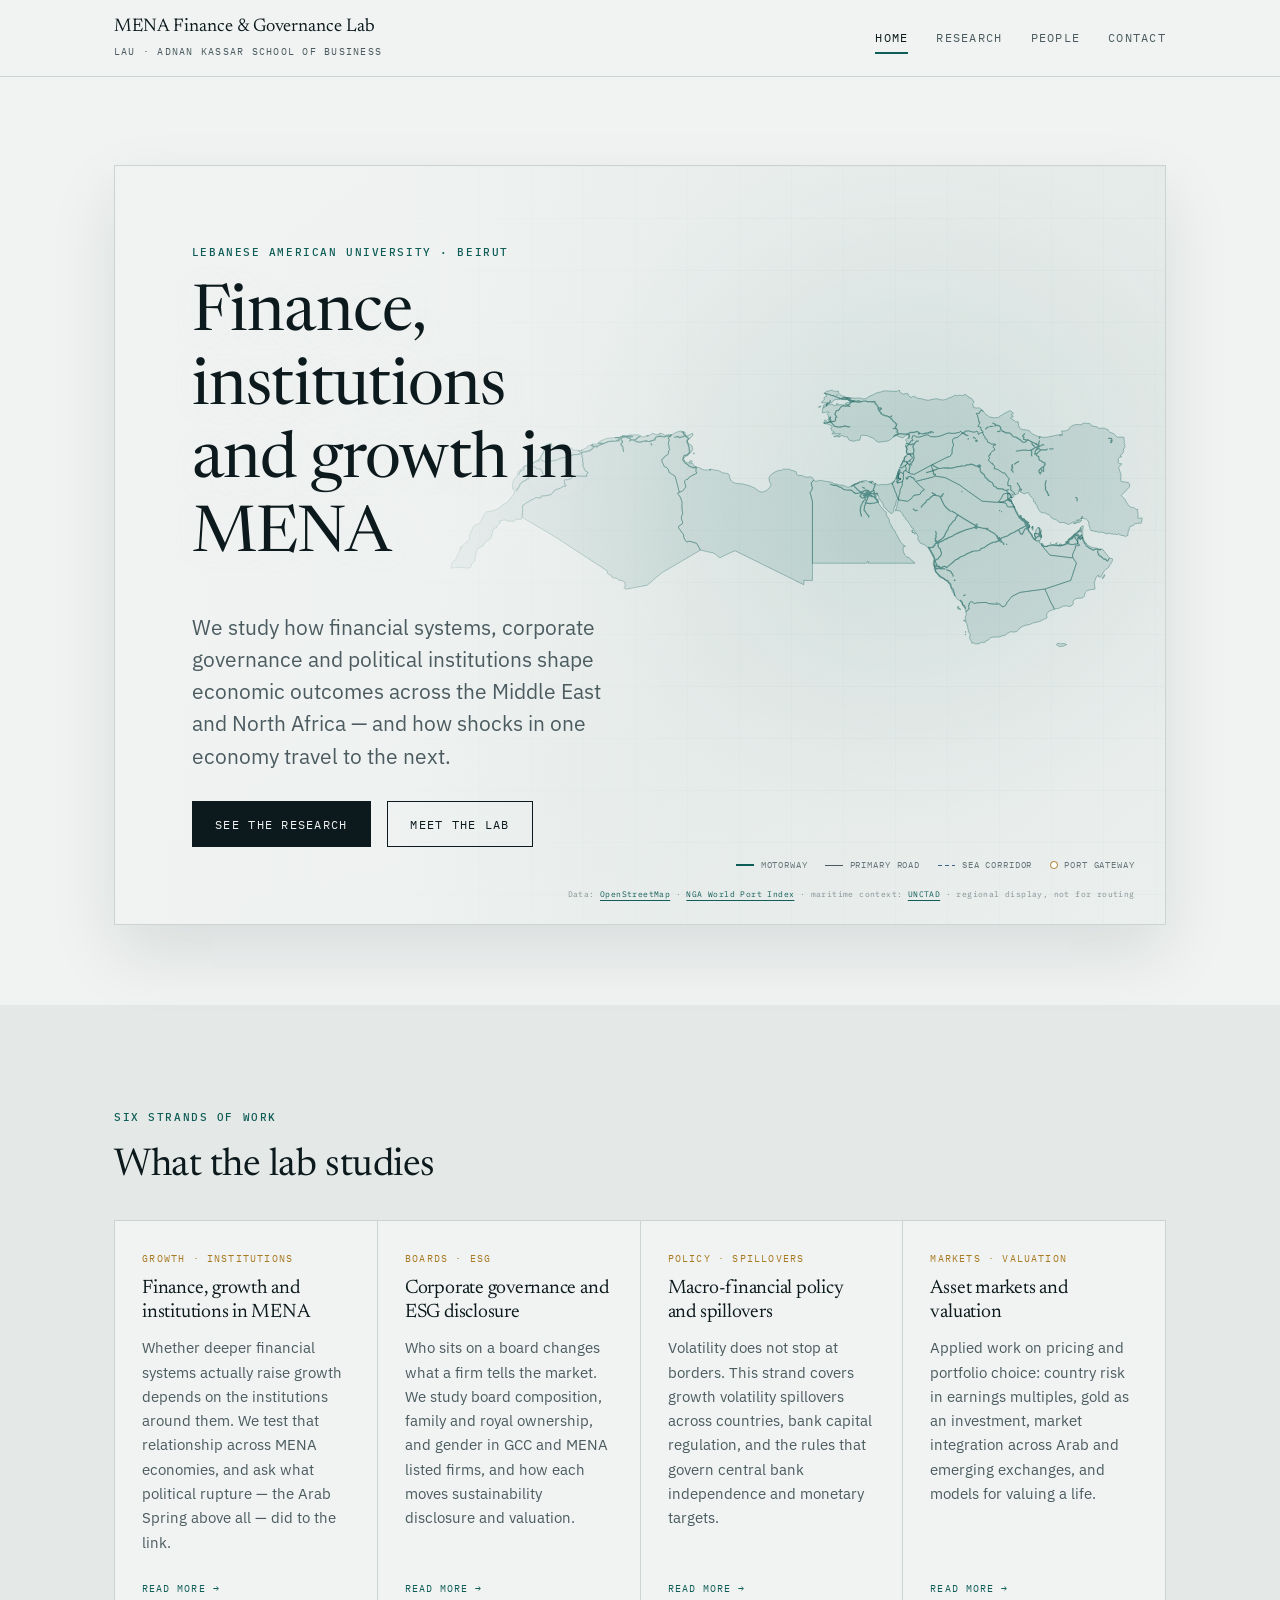
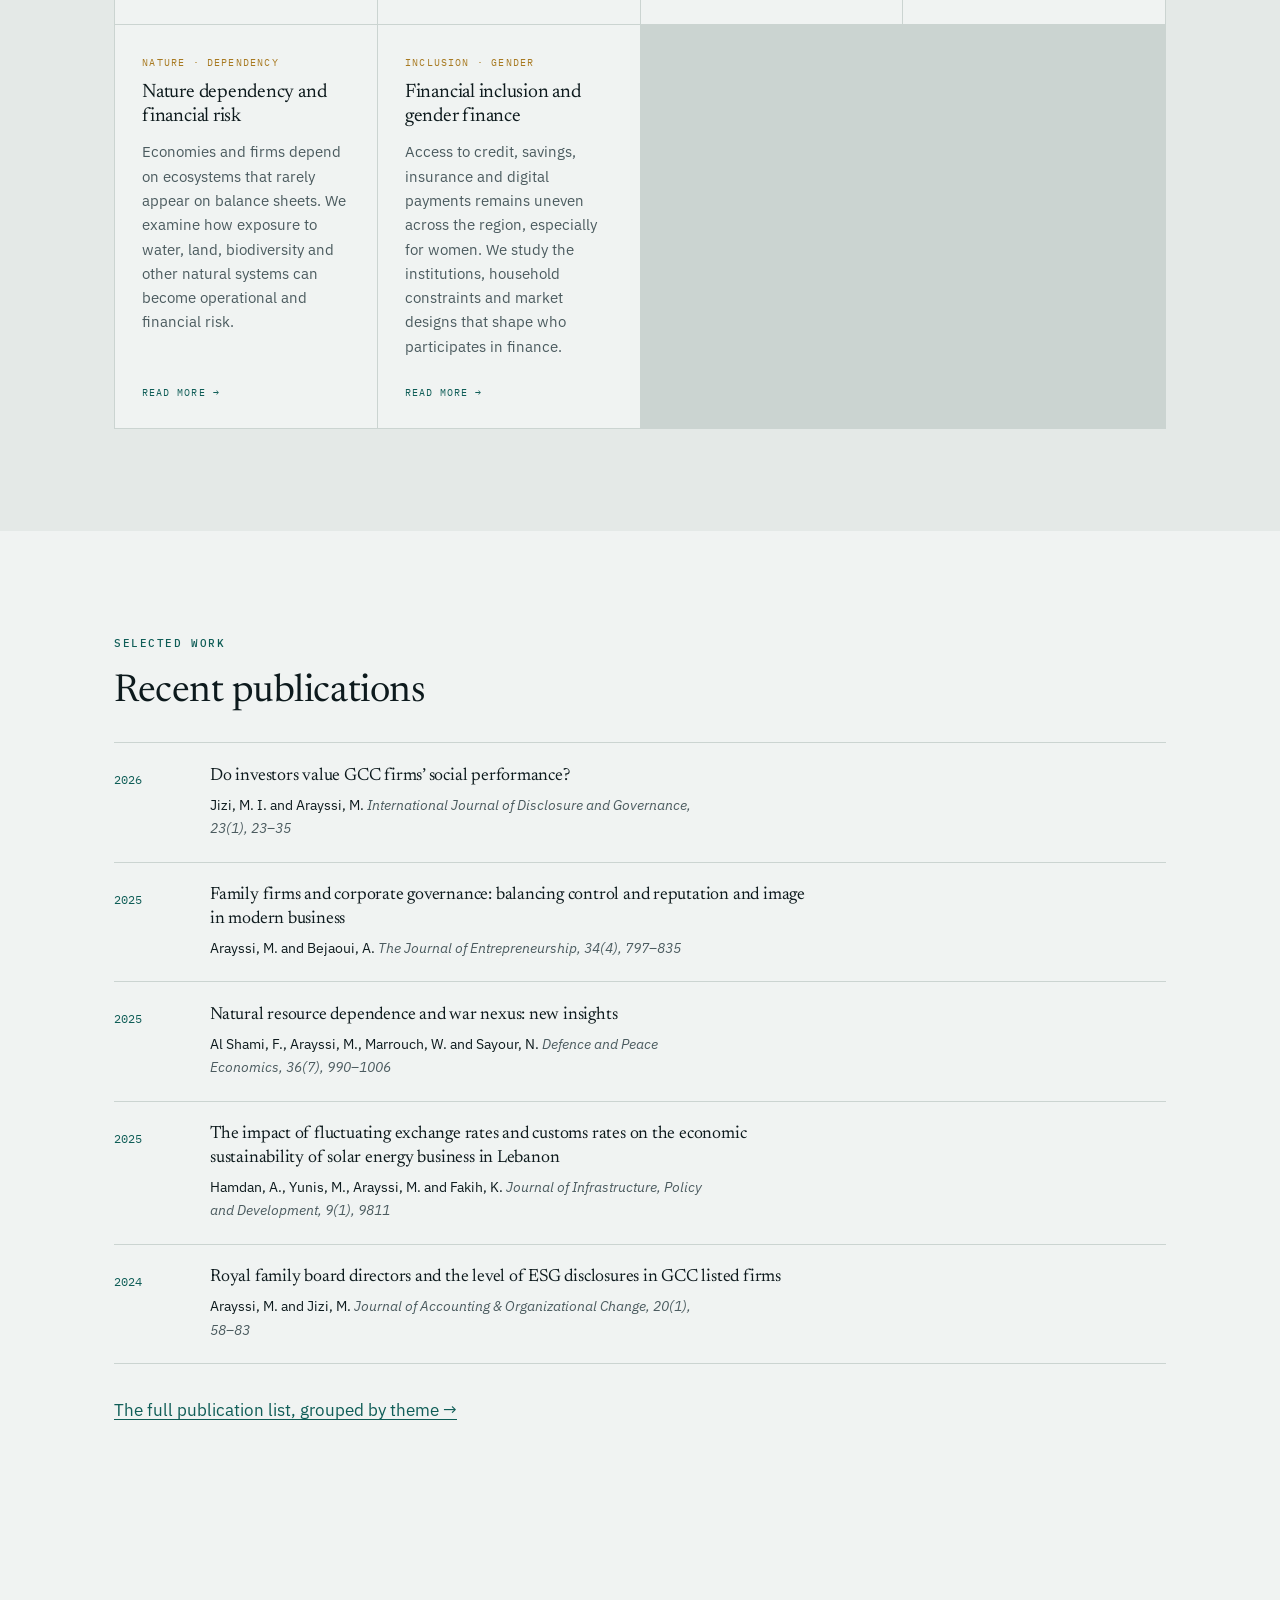
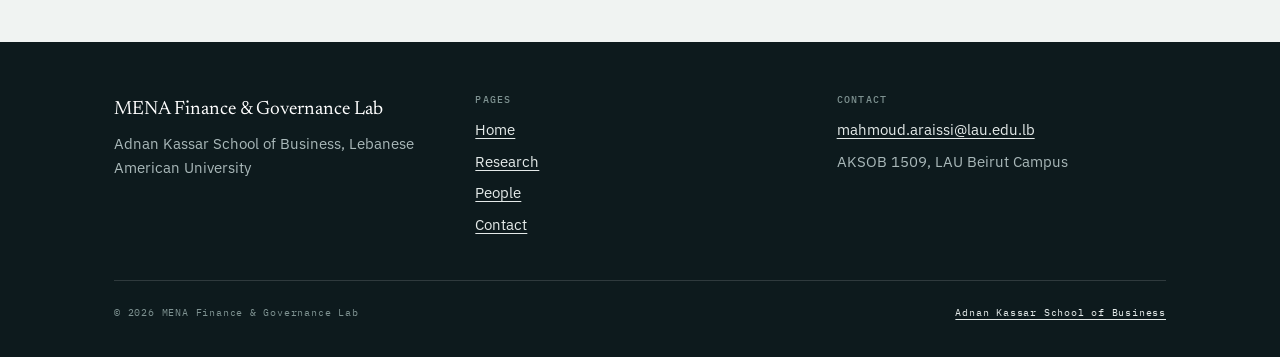
==== commit 6e2f6ee3: "Simplify website structure and remove obsolete content" ====
--- a/index.html
+++ b/index.html
@@ -9,7 +9,7 @@
 <link rel="preconnect" href="https://fonts.googleapis.com">
 <link rel="preconnect" href="https://fonts.gstatic.com" crossorigin>
 <link href="https://fonts.googleapis.com/css2?family=IBM+Plex+Mono:wght@400;500&family=IBM+Plex+Sans:wght@400;500;600&family=Newsreader:opsz,wght@6..72,300;6..72,400;6..72,500&display=swap" rel="stylesheet">
-  <link rel="stylesheet" href="assets/css/style.css?v=mena-logistics2">
+  <link rel="stylesheet" href="assets/css/style.css?v=mena-logistics11">
 </head>
 <body>
 
@@ -31,16 +31,30 @@
             role="group"
             aria-label="Interactive map of major roads, port gateways and maritime supply corridors across MENA"
           >
+            <defs>
+              <filter id="road-glow" x="-30%" y="-30%" width="160%" height="160%">
+                <feGaussianBlur stdDeviation="1.8" result="blur"></feGaussianBlur>
+                <feMerge>
+                  <feMergeNode in="blur"></feMergeNode>
+                  <feMergeNode in="SourceGraphic"></feMergeNode>
+                </feMerge>
+              </filter>
+              <radialGradient id="road-reveal-gradient">
+                <stop offset="0" stop-color="white"></stop>
+                <stop offset="0.52" stop-color="white"></stop>
+                <stop offset="0.78" stop-color="white" stop-opacity="0.76"></stop>
+                <stop offset="1" stop-color="black"></stop>
+              </radialGradient>
+              <mask id="road-reveal-mask" maskUnits="userSpaceOnUse" x="0" y="0" width="1000" height="580">
+                <rect width="1000" height="580" fill="black"></rect>
+                <g data-road-reveal-mask></g>
+              </mask>
+            </defs>
             <g data-map-countries></g>
             <g data-map-roads aria-hidden="true"></g>
             <g data-map-maritime aria-hidden="true"></g>
             <g data-map-ports></g>
           </svg>
-
-          <div class="mena-map__readout" aria-live="polite">
-            <strong data-map-country>Regional logistics network</strong>
-            <span data-map-summary>Mapped major roads · port gateways · sea corridors</span>
-          </div>
 
           <div class="mena-map__legend" aria-hidden="true">
             <span><i class="map-key map-key--motorway"></i>Motorway</span>
@@ -101,8 +115,7 @@
 
 <script src="assets/data/site.js?v=7"></script>
 <script src="assets/data/research.js?v=8"></script>
-<script src="assets/data/people.js"></script>
-<script src="assets/js/components.js"></script>
-<script src="assets/js/main.js?v=22"></script>
+<script src="assets/js/components.js?v=2"></script>
+<script src="assets/js/main.js?v=31"></script>
 </body>
 </html>
--- a/assets/css/style.css
+++ b/assets/css/style.css
@@ -289,6 +289,9 @@
   fill: rgba(15, 93, 87, 0.2);
   stroke: rgba(15, 93, 87, 0.72);
 }
+.map-country.is-active {
+  animation: country-illuminate 1.35s 420ms cubic-bezier(0.2, 0.72, 0.2, 1) both;
+}
 
 .map-road {
   fill: none;
@@ -296,7 +299,7 @@
   stroke-width: 0.66;
   stroke-linecap: round;
   stroke-linejoin: round;
-  opacity: 0.5;
+  opacity: 0;
   vector-effect: non-scaling-stroke;
   pointer-events: none;
   transition: opacity 180ms ease, stroke 180ms ease, stroke-width 180ms ease;
@@ -304,17 +307,17 @@
 .map-road--motorway {
   stroke: rgba(15, 93, 87, 0.82);
   stroke-width: 1.15;
-  opacity: 0.84;
+  opacity: 0.7;
 }
 .map-road--trunk {
   stroke: rgba(40, 105, 101, 0.65);
   stroke-width: 0.86;
-  opacity: 0.68;
+  opacity: 0;
 }
 .map-road--primary {
   stroke: rgba(75, 91, 95, 0.42);
   stroke-width: 0.58;
-  opacity: 0.46;
+  opacity: 0;
 }
 .map-maritime {
   fill: none;
@@ -324,6 +327,7 @@
   stroke-linecap: round;
   vector-effect: non-scaling-stroke;
   pointer-events: none;
+  opacity: 0;
   animation: maritime-flow 8s linear infinite;
   transition: opacity 180ms ease, stroke 180ms ease, stroke-width 180ms ease;
 }
@@ -333,69 +337,88 @@
   stroke-width: 1.15;
   vector-effect: non-scaling-stroke;
   pointer-events: none;
+  opacity: 0;
   transition: opacity 180ms ease, stroke-width 180ms ease;
 }
-.mena-map--country-focus .map-road,
+.mena-map--country-focus .map-road--motorway { opacity: 0.7; }
+.mena-map--country-focus .map-road--trunk,
+.mena-map--country-focus .map-road--primary,
 .mena-map--country-focus .map-maritime,
-.mena-map--country-focus .map-port { opacity: 0.09; }
-.mena-map--country-focus .map-road.is-active {
-  stroke: var(--teal);
-  stroke-width: 1.45;
-  opacity: 0.92;
+.mena-map--country-focus .map-port { opacity: 0; }
+.mena-map--country-focus .map-road--motorway.is-active {
+  stroke: rgba(10, 113, 103, 0.98);
+  stroke-width: 1.5;
+  filter: url(#road-glow);
+  animation: main-road-emphasis 720ms 260ms cubic-bezier(0.2, 0.72, 0.2, 1) both;
+}
+.mena-map--country-focus .map-road--trunk.is-active {
+  stroke: rgba(33, 130, 119, 0.94);
+  stroke-width: 1.15;
+  filter: url(#road-glow);
+  mask: url(#road-reveal-mask);
+  animation: road-illuminate 1.05s 180ms cubic-bezier(0.2, 0.72, 0.2, 1) both;
+}
+.mena-map--country-focus .map-road--primary.is-active {
+  stroke: rgba(84, 145, 135, 0.88);
+  stroke-width: 0.86;
+  filter: url(#road-glow);
+  mask: url(#road-reveal-mask);
+  animation: road-illuminate 1.25s 360ms cubic-bezier(0.2, 0.72, 0.2, 1) both;
 }
 .mena-map--country-focus .map-maritime.is-active {
   stroke: rgba(45, 89, 126, 0.92);
   stroke-width: 1.35;
-  opacity: 0.95;
+  animation: corridor-arrive 900ms 240ms ease-out both, maritime-flow 8s linear infinite;
 }
 .mena-map--country-focus .map-port.is-active {
   stroke-width: 1.8;
-  opacity: 1;
-}
-
+  animation: port-arrive 700ms 260ms ease-out both;
+}
+
+@keyframes country-illuminate {
+  0% { fill: rgba(15, 93, 87, 0.12); stroke: rgba(15, 93, 87, 0.44); }
+  52% { fill: rgba(44, 151, 134, 0.25); stroke: rgba(15, 119, 110, 0.96); }
+  100% { fill: rgba(15, 93, 87, 0.19); stroke: rgba(15, 93, 87, 0.78); }
+}
+@keyframes road-illuminate {
+  0% { opacity: 0; }
+  45% { opacity: 0.42; }
+  72% { opacity: 1; }
+  100% { opacity: 0.9; }
+}
+@keyframes road-radial-expand {
+  0% { transform: scale(0.04); }
+  100% { transform: scale(4.8); }
+}
+.map-road-reveal {
+  transform-box: fill-box;
+  transform-origin: center;
+  animation: road-radial-expand 1.45s cubic-bezier(0.16, 0.7, 0.2, 1) forwards;
+}
+@keyframes main-road-emphasis {
+  0% { opacity: 0.7; }
+  65% { opacity: 1; }
+  100% { opacity: 0.94; }
+}
+@keyframes corridor-arrive {
+  from { opacity: 0; }
+  to { opacity: 0.72; }
+}
+@keyframes port-arrive {
+  0% { opacity: 0; }
+  55% { opacity: 1; }
+  100% { opacity: 0.9; }
+}
 @keyframes maritime-flow {
   to { stroke-dashoffset: -18; }
 }
 
-.mena-map__readout,
 .mena-map__legend,
 .mena-map__source {
   position: absolute;
   z-index: 5;
   font-family: var(--mono);
   color: rgba(75, 91, 95, 0.82);
-}
-
-.mena-map__readout {
-  top: 1.75rem;
-  right: 1.9rem;
-  display: flex;
-  flex-direction: column;
-  align-items: flex-end;
-  max-width: 22rem;
-  text-align: right;
-  pointer-events: none;
-}
-.mena-map__instruction {
-  font-size: 0.54rem;
-  letter-spacing: 0.13em;
-  text-transform: uppercase;
-  color: var(--teal);
-  margin-bottom: 0.4rem;
-}
-.mena-map__readout strong {
-  font-family: var(--display);
-  font-weight: 400;
-  font-size: clamp(1.25rem, 2.2vw, 1.7rem);
-  line-height: 1.1;
-  color: var(--ink);
-}
-.mena-map__readout [data-map-summary] {
-  margin-top: 0.3rem;
-  font-size: 0.55rem;
-  line-height: 1.45;
-  letter-spacing: 0.06em;
-  text-transform: uppercase;
 }
 
 .mena-map__legend {
@@ -443,6 +466,14 @@
 
 @media (prefers-reduced-motion: reduce) {
   .map-maritime { animation: none; }
+  .map-road-reveal {
+    animation: none;
+    transform: scale(4.8);
+  }
+  .map-country.is-active,
+  .mena-map--country-focus .map-road.is-active,
+  .mena-map--country-focus .map-maritime.is-active,
+  .mena-map--country-focus .map-port.is-active { animation: none; opacity: 0.9; }
 }
 
 .hero__card .btn { border-color: var(--ink); color: var(--ink); }
@@ -732,7 +763,6 @@
     background: linear-gradient(90deg, rgba(240, 243, 242, 0.95) 0%, rgba(240, 243, 242, 0.78) 48%, rgba(240, 243, 242, 0.18) 78%, transparent 100%);
   }
   .mena-map__svg { inset: 5.25rem -8% auto auto; width: 112%; height: auto; }
-  .mena-map__readout { top: 1.35rem; right: 1.75rem; left: auto; bottom: auto; align-items: flex-end; text-align: right; }
   .mena-map__legend { left: 1.75rem; right: 1.75rem; bottom: 3.4rem; justify-content: flex-end; }
   .mena-map__source { left: auto; right: 1.75rem; }
   .pi { grid-template-columns: 1fr; }
@@ -776,15 +806,6 @@
     height: auto;
   }
   .mena-map--ready .mena-map__svg { opacity: 0.82; }
-  .mena-map__readout {
-    top: auto;
-    left: 1.35rem;
-    right: 1.35rem;
-    bottom: 7.6rem;
-    max-width: none;
-    align-items: flex-start;
-    text-align: left;
-  }
   .mena-map__legend { left: 1.35rem; right: 1.35rem; bottom: 3.55rem; gap: 0.55rem 0.85rem; }
   .mena-map__legend { justify-content: flex-start; }
   .mena-map__source { left: 1.35rem; right: 1.35rem; bottom: 1.35rem; }
